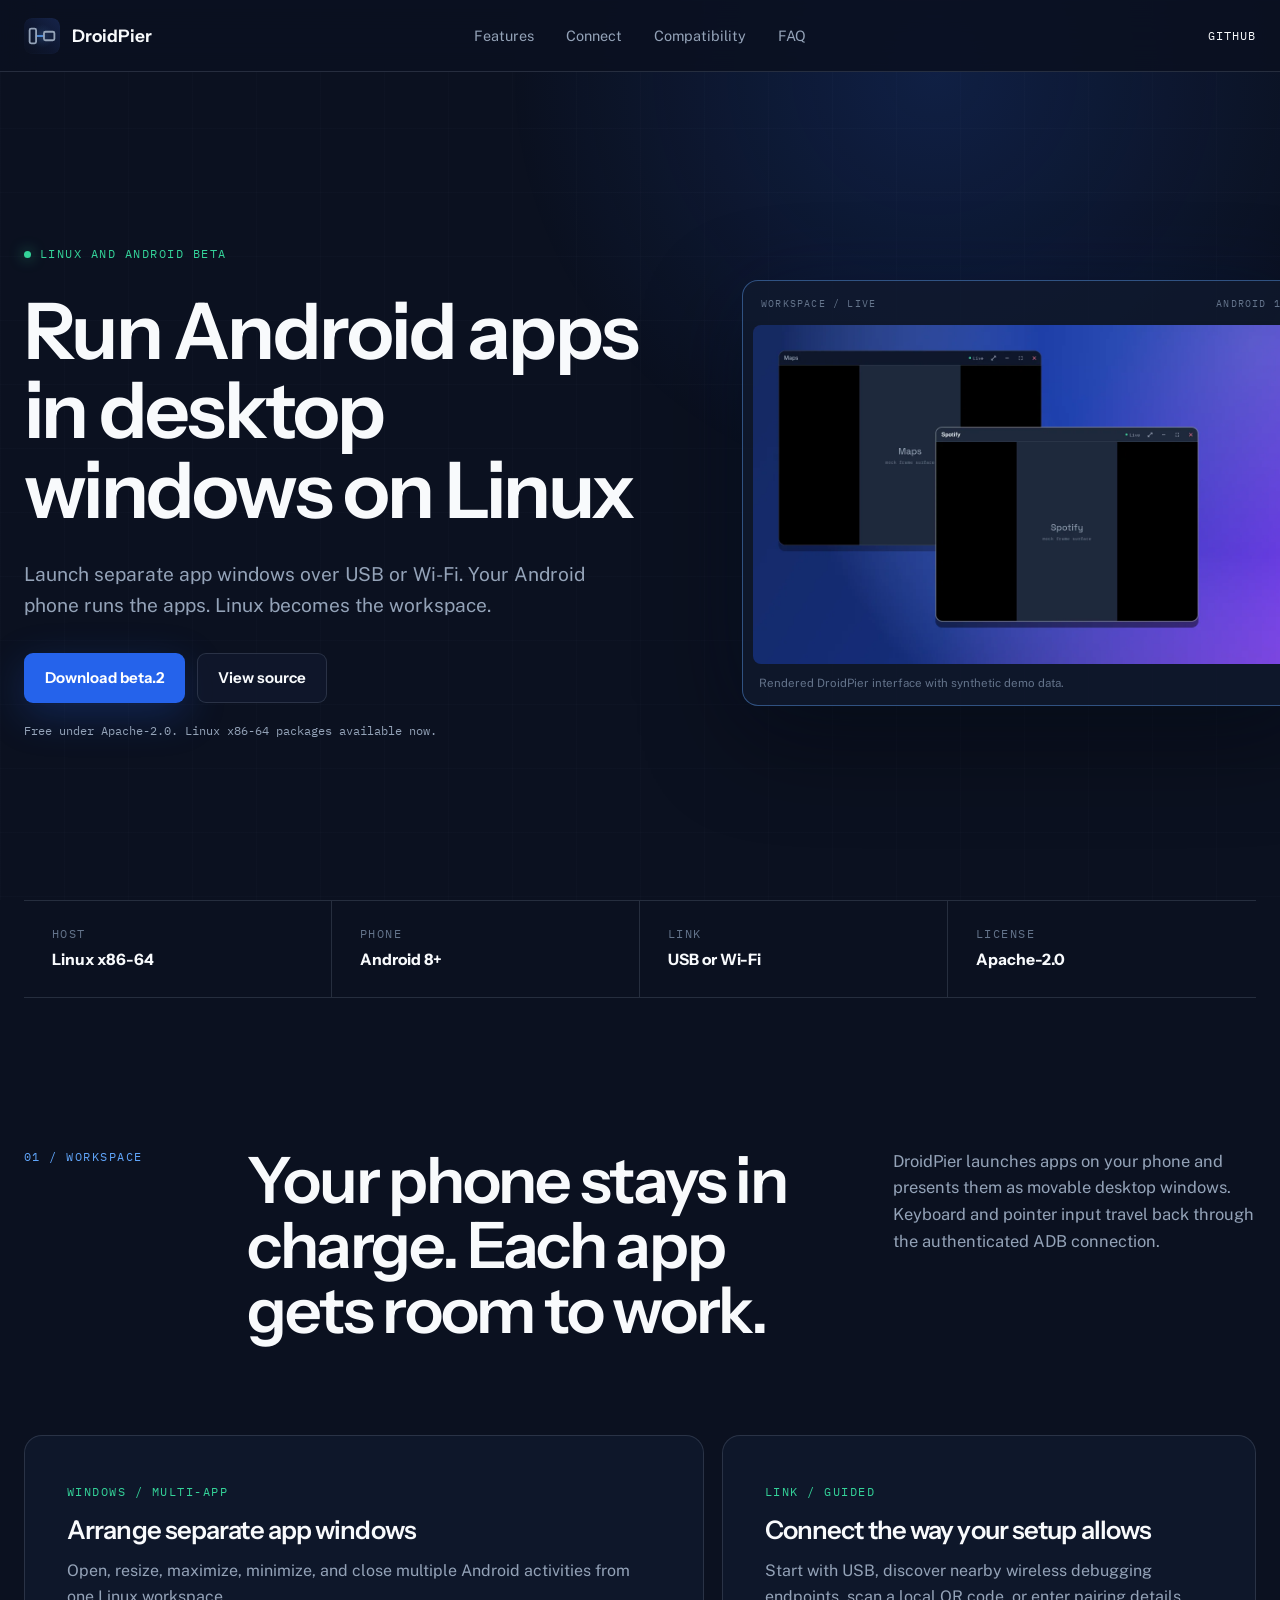
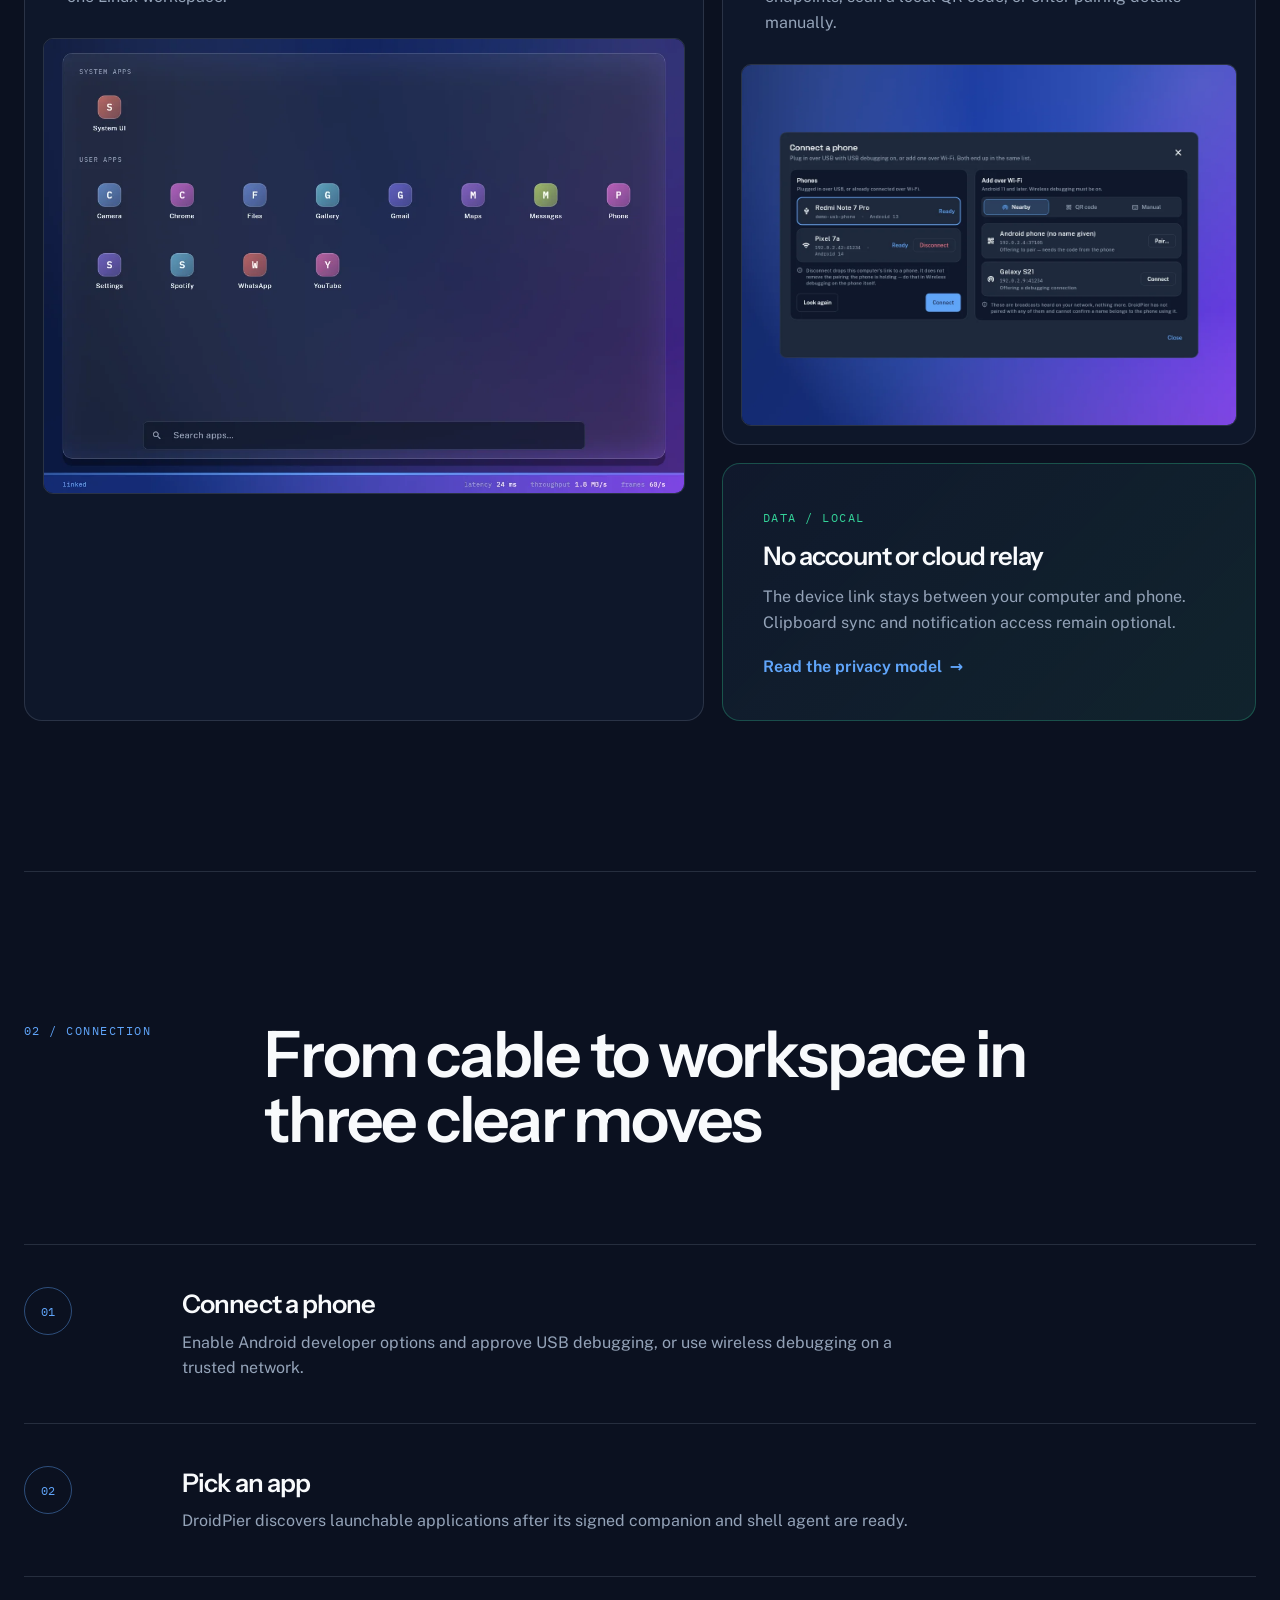
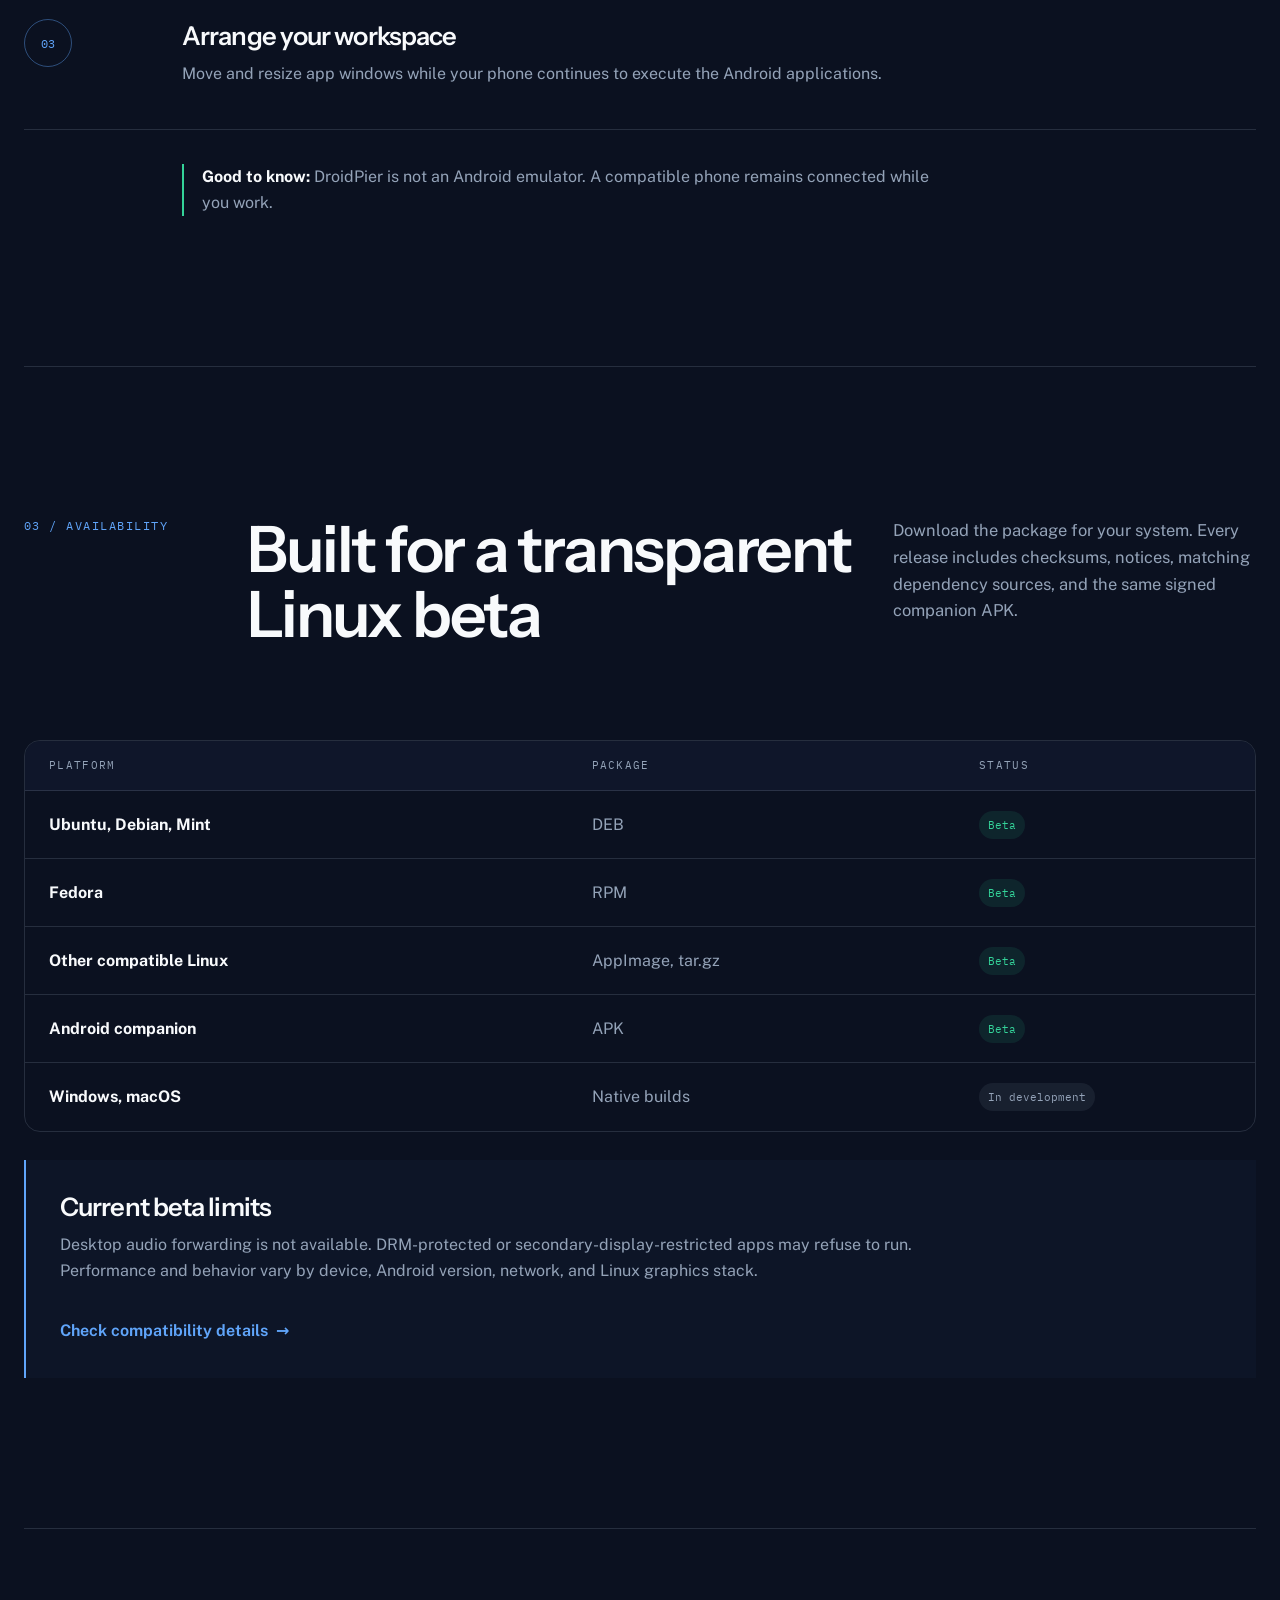
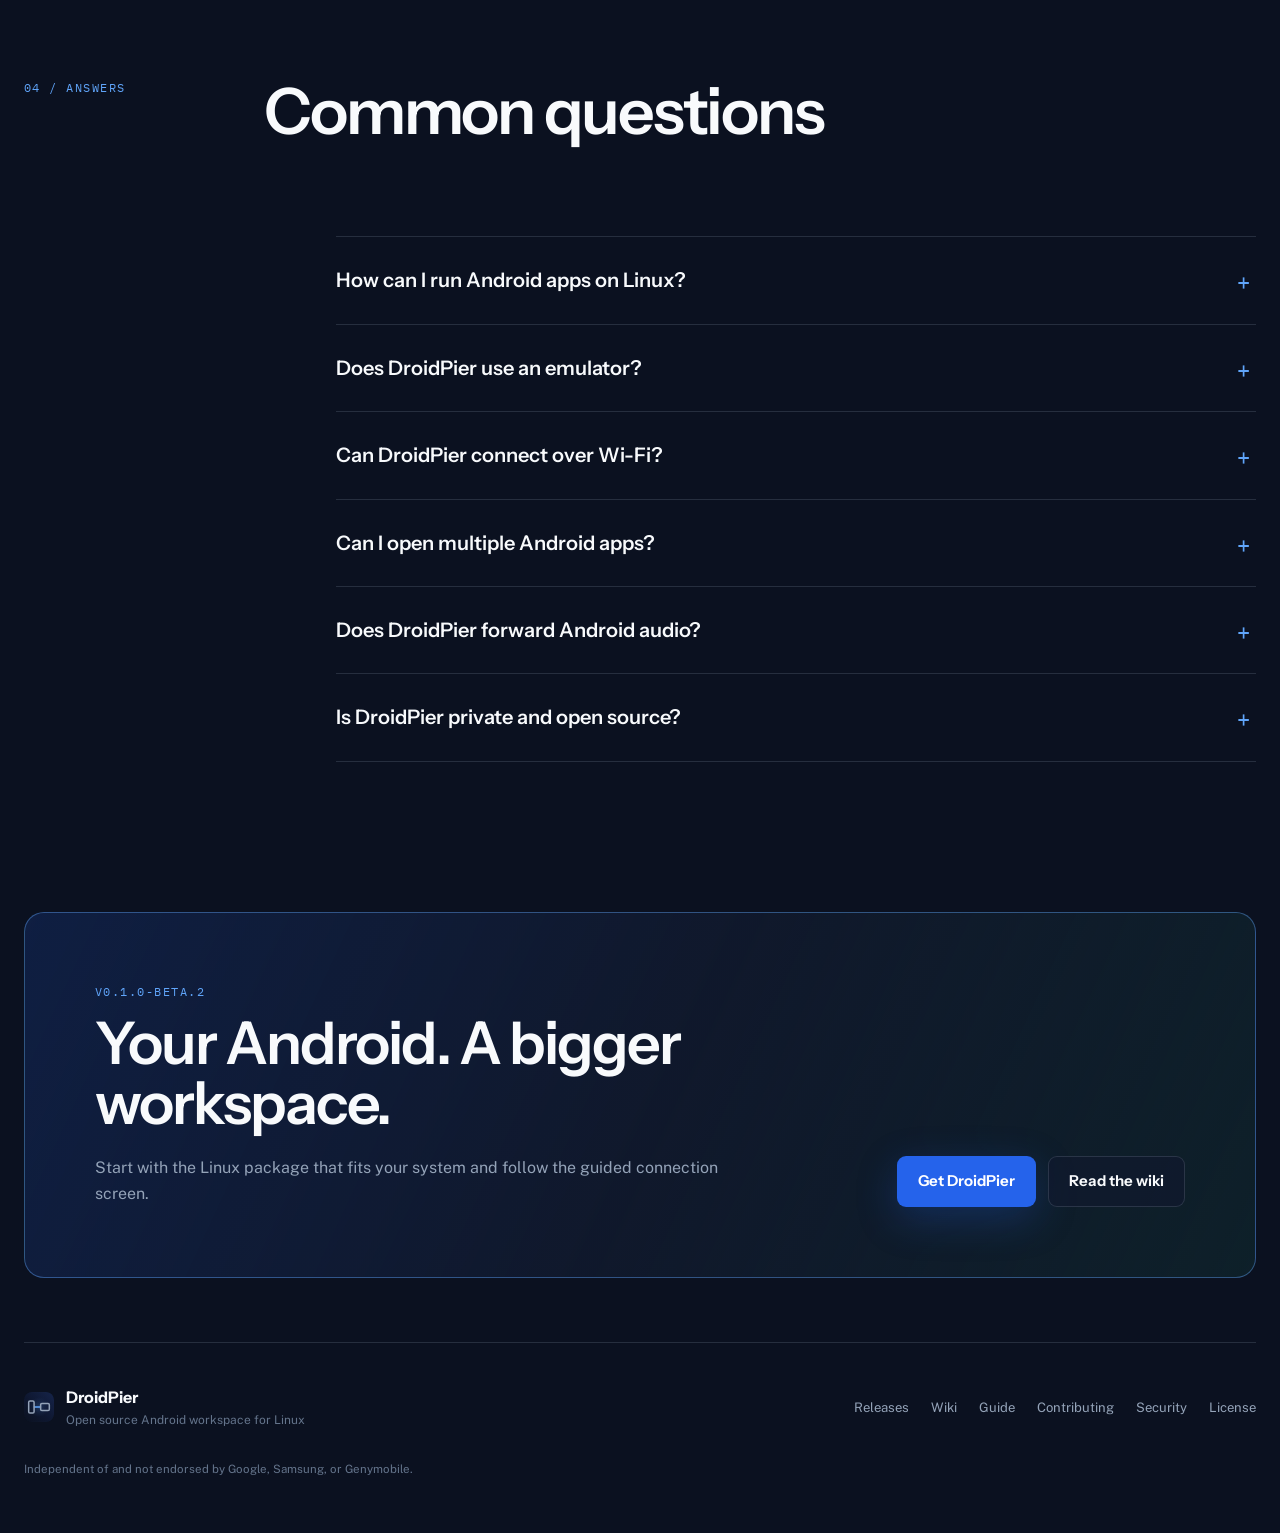
==== site/index.html @ be9f71d5 "Add DroidPier website and search metadata" ====
<!doctype html>
<html lang="en">
<head>
  <meta charset="utf-8">
  <meta name="viewport" content="width=device-width, initial-scale=1">
  <title>DroidPier | Run Android apps in desktop windows on Linux</title>
  <meta name="description" content="DroidPier is an open-source Linux workspace for running Android apps in separate desktop windows over USB or Wi-Fi using ADB and scrcpy.">
  <meta name="theme-color" content="#0b1120">
  <meta name="robots" content="index, follow, max-image-preview:large">
  <link rel="canonical" href="https://gysosin.github.io/droidpier/">
  <link rel="icon" href="assets/droidpier.svg" type="image/svg+xml">
  <link rel="preload" href="assets/fonts/instrument-sans.woff2" as="font" type="font/woff2" crossorigin>
  <link rel="preload" href="assets/workspace.webp" as="image" type="image/webp" fetchpriority="high">

  <meta property="og:type" content="website">
  <meta property="og:site_name" content="DroidPier">
  <meta property="og:title" content="DroidPier | Android apps in desktop windows on Linux">
  <meta property="og:description" content="Open Android apps in separate Linux desktop windows over USB or Wi-Fi. Free and open source.">
  <meta property="og:url" content="https://gysosin.github.io/droidpier/">
  <meta property="og:image" content="https://gysosin.github.io/droidpier/assets/social-preview.jpg">
  <meta property="og:image:width" content="1280">
  <meta property="og:image:height" content="640">
  <meta property="og:image:alt" content="DroidPier branding beside its Android app drawer on a dark blue background">
  <meta name="twitter:card" content="summary_large_image">
  <meta name="twitter:title" content="DroidPier | Android apps in desktop windows on Linux">
  <meta name="twitter:description" content="Open Android apps in separate Linux desktop windows over USB or Wi-Fi.">
  <meta name="twitter:image" content="https://gysosin.github.io/droidpier/assets/social-preview.jpg">

  <link rel="stylesheet" href="styles.css">
  <script type="application/ld+json">
  {
    "@context": "https://schema.org",
    "@type": "SoftwareApplication",
    "name": "DroidPier",
    "description": "An open-source Linux workspace for running Android apps in separate desktop windows over USB or Wi-Fi.",
    "url": "https://gysosin.github.io/droidpier/",
    "codeRepository": "https://github.com/gysosin/droidpier",
    "downloadUrl": "https://github.com/gysosin/droidpier/releases/tag/v0.1.0-beta.2",
    "image": "https://gysosin.github.io/droidpier/assets/social-preview.jpg",
    "applicationCategory": "UtilitiesApplication",
    "operatingSystem": "Linux, Android",
    "softwareVersion": "0.1.0-beta.2",
    "license": "https://www.apache.org/licenses/LICENSE-2.0",
    "isAccessibleForFree": true,
    "offers": {
      "@type": "Offer",
      "price": "0",
      "priceCurrency": "USD"
    }
  }
  </script>
</head>
<body>
  <a class="skip-link" href="#main">Skip to content</a>
  <header class="site-header">
    <a class="brand" href="#top" aria-label="DroidPier home">
      <img src="assets/droidpier.svg" alt="" width="36" height="36">
      <span>DroidPier</span>
    </a>
    <nav class="main-nav" aria-label="Primary navigation">
      <a href="#features">Features</a>
      <a href="#connect">Connect</a>
      <a href="#compatibility">Compatibility</a>
      <a href="#faq">FAQ</a>
    </nav>
    <a class="header-link" href="https://github.com/gysosin/droidpier">GitHub</a>
  </header>

  <main id="main">
    <section class="hero" id="top">
      <div class="hero-copy" data-reveal>
        <p class="eyebrow"><span class="status-dot" aria-hidden="true"></span> Linux and Android beta</p>
        <h1>Run Android apps in desktop windows on Linux</h1>
        <p class="hero-summary">Launch separate app windows over USB or Wi-Fi. Your Android phone runs the apps. Linux becomes the workspace.</p>
        <div class="actions">
          <a class="button button-primary" href="https://github.com/gysosin/droidpier/releases/tag/v0.1.0-beta.2">Download beta.2</a>
          <a class="button button-secondary" href="https://github.com/gysosin/droidpier">View source</a>
        </div>
        <p class="release-note">Free under Apache-2.0. Linux x86-64 packages available now.</p>
      </div>
      <figure class="hero-visual" data-reveal>
        <div class="window-bar" aria-hidden="true">
          <span>WORKSPACE / LIVE</span>
          <span>ANDROID 13</span>
        </div>
        <img src="assets/workspace.webp" width="1280" height="800" alt="DroidPier workspace showing two Android apps in separate desktop windows" fetchpriority="high">
        <figcaption>Rendered DroidPier interface with synthetic demo data.</figcaption>
      </figure>
    </section>

    <section class="fact-strip" aria-label="Project facts">
      <div><span class="fact-label">Host</span><strong>Linux x86-64</strong></div>
      <div><span class="fact-label">Phone</span><strong>Android 8+</strong></div>
      <div><span class="fact-label">Link</span><strong>USB or Wi-Fi</strong></div>
      <div><span class="fact-label">License</span><strong>Apache-2.0</strong></div>
    </section>

    <section class="section features" id="features">
      <div class="section-intro" data-reveal>
        <p class="section-index">01 / Workspace</p>
        <h2>Your phone stays in charge. Each app gets room to work.</h2>
        <p>DroidPier launches apps on your phone and presents them as movable desktop windows. Keyboard and pointer input travel back through the authenticated ADB connection.</p>
      </div>
      <div class="feature-grid">
        <article class="feature feature-large" data-reveal>
          <div class="feature-copy">
            <span class="telemetry">WINDOWS / MULTI-APP</span>
            <h3>Arrange separate app windows</h3>
            <p>Open, resize, maximize, minimize, and close multiple Android activities from one Linux workspace.</p>
          </div>
          <img src="assets/apps.webp" width="1100" height="780" loading="lazy" alt="DroidPier app drawer listing Android applications">
        </article>
        <article class="feature feature-connect" data-reveal>
          <div class="feature-copy">
            <span class="telemetry">LINK / GUIDED</span>
            <h3>Connect the way your setup allows</h3>
            <p>Start with USB, discover nearby wireless debugging endpoints, scan a local QR code, or enter pairing details manually.</p>
          </div>
          <img src="assets/connect.webp" width="1180" height="860" loading="lazy" alt="DroidPier connection screen with USB, nearby, QR code, and manual pairing options">
        </article>
        <article class="feature feature-privacy" data-reveal>
          <span class="telemetry">DATA / LOCAL</span>
          <h3>No account or cloud relay</h3>
          <p>The device link stays between your computer and phone. Clipboard sync and notification access remain optional.</p>
          <a class="text-link" href="https://github.com/gysosin/droidpier/blob/main/docs/PRIVACY.md">Read the privacy model <span aria-hidden="true">→</span></a>
        </article>
      </div>
    </section>

    <section class="section connect" id="connect">
      <div class="section-intro compact" data-reveal>
        <p class="section-index">02 / Connection</p>
        <h2>From cable to workspace in three clear moves</h2>
      </div>
      <ol class="link-rail">
        <li data-reveal>
          <span class="rail-node">01</span>
          <div><h3>Connect a phone</h3><p>Enable Android developer options and approve USB debugging, or use wireless debugging on a trusted network.</p></div>
        </li>
        <li data-reveal>
          <span class="rail-node">02</span>
          <div><h3>Pick an app</h3><p>DroidPier discovers launchable applications after its signed companion and shell agent are ready.</p></div>
        </li>
        <li data-reveal>
          <span class="rail-node">03</span>
          <div><h3>Arrange your workspace</h3><p>Move and resize app windows while your phone continues to execute the Android applications.</p></div>
        </li>
      </ol>
      <p class="inline-note" data-reveal><strong>Good to know:</strong> DroidPier is not an Android emulator. A compatible phone remains connected while you work.</p>
    </section>

    <section class="section compatibility" id="compatibility">
      <div class="section-intro" data-reveal>
        <p class="section-index">03 / Availability</p>
        <h2>Built for a transparent Linux beta</h2>
        <p>Download the package for your system. Every release includes checksums, notices, matching dependency sources, and the same signed companion APK.</p>
      </div>
      <div class="package-table" role="table" aria-label="DroidPier platform availability" data-reveal>
        <div class="package-row package-head" role="row">
          <span role="columnheader">Platform</span><span role="columnheader">Package</span><span role="columnheader">Status</span>
        </div>
        <div class="package-row" role="row">
          <strong role="cell">Ubuntu, Debian, Mint</strong><span role="cell">DEB</span><span class="status beta" role="cell">Beta</span>
        </div>
        <div class="package-row" role="row">
          <strong role="cell">Fedora</strong><span role="cell">RPM</span><span class="status beta" role="cell">Beta</span>
        </div>
        <div class="package-row" role="row">
          <strong role="cell">Other compatible Linux</strong><span role="cell">AppImage, tar.gz</span><span class="status beta" role="cell">Beta</span>
        </div>
        <div class="package-row" role="row">
          <strong role="cell">Android companion</strong><span role="cell">APK</span><span class="status beta" role="cell">Beta</span>
        </div>
        <div class="package-row" role="row">
          <strong role="cell">Windows, macOS</strong><span role="cell">Native builds</span><span class="status planned" role="cell">In development</span>
        </div>
      </div>
      <div class="limitations" data-reveal>
        <h3>Current beta limits</h3>
        <p>Desktop audio forwarding is not available. DRM-protected or secondary-display-restricted apps may refuse to run. Performance and behavior vary by device, Android version, network, and Linux graphics stack.</p>
        <a class="text-link" href="https://github.com/gysosin/droidpier/blob/main/docs/COMPATIBILITY.md">Check compatibility details <span aria-hidden="true">→</span></a>
      </div>
    </section>

    <section class="section faq" id="faq">
      <div class="section-intro compact" data-reveal>
        <p class="section-index">04 / Answers</p>
        <h2>Common questions</h2>
      </div>
      <div class="faq-list">
        <details data-reveal>
          <summary>How can I run Android apps on Linux?</summary>
          <p>Install DroidPier, connect an Android phone with USB debugging or wireless debugging, and select an app from the desktop drawer. The app executes on your phone and appears in a Linux window.</p>
        </details>
        <details data-reveal>
          <summary>Does DroidPier use an emulator?</summary>
          <p>No. DroidPier uses your connected Android device. This avoids installing a separate Android system image, but the phone must remain available.</p>
        </details>
        <details data-reveal>
          <summary>Can DroidPier connect over Wi-Fi?</summary>
          <p>Yes, on Android versions that support wireless debugging. DroidPier offers nearby discovery, QR pairing, and manual pairing. Network isolation or blocked multicast can prevent discovery.</p>
        </details>
        <details data-reveal>
          <summary>Can I open multiple Android apps?</summary>
          <p>Yes, when the device and app permit secondary displays. Each supported app can occupy its own movable desktop window.</p>
        </details>
        <details data-reveal>
          <summary>Does DroidPier forward Android audio?</summary>
          <p>Not in the current beta. Media controls can control supported playback on the phone, but desktop audio forwarding is not implemented.</p>
        </details>
        <details data-reveal>
          <summary>Is DroidPier private and open source?</summary>
          <p>DroidPier requires no account, analytics, advertising, or cloud relay. The original project code is available under Apache-2.0. Bundled components retain their own licenses.</p>
        </details>
      </div>
    </section>

    <section class="download" data-reveal>
      <div>
        <p class="section-index">v0.1.0-beta.2</p>
        <h2>Your Android. A bigger workspace.</h2>
        <p>Start with the Linux package that fits your system and follow the guided connection screen.</p>
      </div>
      <div class="actions">
        <a class="button button-primary" href="https://github.com/gysosin/droidpier/releases/tag/v0.1.0-beta.2">Get DroidPier</a>
        <a class="button button-secondary" href="https://github.com/gysosin/droidpier/wiki">Read the wiki</a>
      </div>
    </section>
  </main>

  <footer>
    <div class="footer-brand">
      <img src="assets/droidpier.svg" alt="" width="30" height="30">
      <div><strong>DroidPier</strong><span>Open source Android workspace for Linux</span></div>
    </div>
    <nav aria-label="Project links">
      <a href="https://github.com/gysosin/droidpier/releases">Releases</a>
      <a href="https://github.com/gysosin/droidpier/wiki">Wiki</a>
      <a href="https://github.com/gysosin/droidpier/blob/main/docs/USER_GUIDE.md">Guide</a>
      <a href="https://github.com/gysosin/droidpier/blob/main/CONTRIBUTING.md">Contributing</a>
      <a href="https://github.com/gysosin/droidpier/security/policy">Security</a>
      <a href="https://github.com/gysosin/droidpier/blob/main/LICENSE">License</a>
    </nav>
    <p class="legal">Independent of and not endorsed by Google, Samsung, or Genymobile.</p>
  </footer>
  <script src="site.js" defer></script>
</body>
</html>
---- site/styles.css ----
@font-face {
  font-family: "Instrument Sans";
  src: url("assets/fonts/instrument-sans.woff2") format("woff2");
  font-display: swap;
  font-style: normal;
  font-weight: 400 700;
}

@font-face {
  font-family: "Public Sans";
  src: url("assets/fonts/public-sans.woff2") format("woff2");
  font-display: swap;
  font-style: normal;
  font-weight: 300 800;
}

@font-face {
  font-family: "IBM Plex Mono";
  src: url("assets/fonts/ibm-plex-mono.woff2") format("woff2");
  font-display: swap;
  font-style: normal;
  font-weight: 400;
}

:root {
  color-scheme: dark;
  --ink: #f8fafc;
  --muted: #94a3b8;
  --quiet: #64748b;
  --bg: #0b1120;
  --panel: #111a2e;
  --panel-strong: #16213a;
  --line: rgba(148, 163, 184, 0.2);
  --line-bright: rgba(96, 165, 250, 0.42);
  --signal: #60a5fa;
  --signal-dark: #2563eb;
  --trace: #34d399;
  --display: "Instrument Sans", system-ui, sans-serif;
  --body: "Public Sans", system-ui, sans-serif;
  --mono: "IBM Plex Mono", ui-monospace, monospace;
  --page: min(1240px, calc(100vw - 48px));
}

* { box-sizing: border-box; }
html { scroll-behavior: smooth; scroll-padding-top: 88px; }
body {
  margin: 0;
  color: var(--ink);
  background: var(--bg);
  font-family: var(--body);
  font-size: 16px;
  line-height: 1.62;
  text-rendering: optimizeLegibility;
}

body::before {
  content: "";
  position: fixed;
  inset: 0;
  z-index: -2;
  pointer-events: none;
  background:
    radial-gradient(circle at 73% 8%, rgba(37, 99, 235, 0.18), transparent 34%),
    linear-gradient(rgba(148, 163, 184, 0.025) 1px, transparent 1px),
    linear-gradient(90deg, rgba(148, 163, 184, 0.025) 1px, transparent 1px);
  background-size: auto, 64px 64px, 64px 64px;
}

a { color: inherit; text-decoration: none; }
img { display: block; max-width: 100%; height: auto; }
h1, h2, h3, p, figure { margin-top: 0; }
h1, h2, h3 { font-family: var(--display); line-height: 1.02; letter-spacing: -0.035em; }
h1 { max-width: 780px; margin-bottom: 28px; font-size: clamp(3.2rem, 6.1vw, 5.4rem); font-weight: 620; }
h2 { max-width: 850px; margin-bottom: 22px; font-size: clamp(2.25rem, 5vw, 4.7rem); font-weight: 600; }
h3 { font-size: clamp(1.35rem, 2vw, 2rem); font-weight: 590; }
p { color: var(--muted); }

:focus-visible { outline: 3px solid var(--trace); outline-offset: 4px; }
.skip-link {
  position: fixed;
  top: 12px;
  left: 12px;
  z-index: 100;
  padding: 10px 14px;
  color: var(--bg);
  background: var(--ink);
  transform: translateY(-160%);
}
.skip-link:focus { transform: none; }

.site-header {
  position: sticky;
  top: 0;
  z-index: 20;
  width: 100%;
  min-height: 72px;
  padding: 12px max(24px, calc((100vw - 1240px) / 2));
  display: grid;
  grid-template-columns: 1fr auto 1fr;
  align-items: center;
  gap: 32px;
  border-bottom: 1px solid var(--line);
  background: rgba(11, 17, 32, 0.88);
  backdrop-filter: blur(18px);
}

.brand, .footer-brand { display: flex; align-items: center; gap: 12px; font-family: var(--display); }
.brand { justify-self: start; font-size: 1.08rem; font-weight: 650; }
.brand img, .footer-brand img { border-radius: 8px; }
.main-nav { display: flex; gap: 32px; font-size: 0.9rem; color: var(--muted); }
.main-nav a, .header-link, footer a { transition: color 160ms ease; }
.main-nav a:hover, .header-link:hover, footer a:hover { color: var(--signal); }
.header-link { justify-self: end; font-family: var(--mono); font-size: 0.78rem; letter-spacing: 0.08em; text-transform: uppercase; }

.hero {
  width: var(--page);
  min-height: calc(100vh - 72px);
  margin: 0 auto;
  padding: 92px 0 78px;
  display: grid;
  grid-template-columns: minmax(0, 1.12fr) minmax(500px, 0.88fr);
  align-items: center;
  gap: 64px;
}
.hero-copy { position: relative; z-index: 2; }
.eyebrow, .section-index, .telemetry, .fact-label {
  font-family: var(--mono);
  font-size: 0.72rem;
  letter-spacing: 0.13em;
  text-transform: uppercase;
}
.eyebrow { display: flex; align-items: center; gap: 9px; margin-bottom: 28px; color: var(--trace); }
.status-dot { width: 7px; height: 7px; border-radius: 50%; background: var(--trace); box-shadow: 0 0 14px rgba(52, 211, 153, 0.7); }
.hero-summary { max-width: 620px; margin-bottom: 32px; font-size: clamp(1.08rem, 1.5vw, 1.28rem); }
.actions { display: flex; flex-wrap: wrap; gap: 12px; }
.button {
  min-height: 48px;
  padding: 12px 20px;
  display: inline-flex;
  align-items: center;
  justify-content: center;
  border: 1px solid transparent;
  border-radius: 9px;
  font-family: var(--display);
  font-size: 0.94rem;
  font-weight: 650;
  transition: transform 160ms ease, background-color 160ms ease, border-color 160ms ease;
}
.button:hover { transform: translateY(-2px); }
.button-primary { color: #fff; background: var(--signal-dark); box-shadow: 0 12px 40px rgba(37, 99, 235, 0.25); }
.button-primary:hover { background: #1d4ed8; }
.button-secondary { border-color: var(--line); background: rgba(17, 26, 46, 0.72); }
.button-secondary:hover { border-color: var(--line-bright); }
.release-note { margin: 19px 0 0; font-family: var(--mono); font-size: 0.72rem; }

.hero-visual {
  margin: 0 -4vw 0 0;
  padding: 10px;
  border: 1px solid var(--line-bright);
  border-radius: 16px;
  background: rgba(17, 26, 46, 0.76);
  box-shadow: 0 32px 100px rgba(0, 0, 0, 0.44), 0 0 90px rgba(37, 99, 235, 0.08);
  transform: perspective(1500px) rotateY(-3deg);
}
.hero-visual img { width: 100%; border-radius: 8px; }
.window-bar { height: 34px; padding: 0 8px 8px; display: flex; align-items: center; justify-content: space-between; color: var(--quiet); font-family: var(--mono); font-size: 0.62rem; letter-spacing: 0.12em; }
.hero-visual figcaption { padding: 10px 6px 2px; color: var(--quiet); font-size: 0.72rem; }

.fact-strip {
  width: var(--page);
  margin: 0 auto;
  display: grid;
  grid-template-columns: repeat(4, 1fr);
  border-top: 1px solid var(--line);
  border-bottom: 1px solid var(--line);
}
.fact-strip > div { padding: 24px 28px; border-right: 1px solid var(--line); }
.fact-strip > div:last-child { border-right: 0; }
.fact-label { display: block; margin-bottom: 3px; color: var(--quiet); }
.fact-strip strong { font-family: var(--display); font-size: 0.98rem; }

.section { width: var(--page); margin: 0 auto; padding: 150px 0; }
.section-intro { display: grid; grid-template-columns: 0.36fr 1.2fr 0.72fr; gap: 42px; align-items: start; margin-bottom: 70px; }
.section-intro.compact { grid-template-columns: 0.36fr 1.8fr; }
.section-index { color: var(--signal); }
.section-intro p:last-child { font-size: 1.03rem; }

.feature-grid { display: grid; grid-template-columns: 1.12fr 0.88fr; gap: 18px; }
.feature {
  overflow: hidden;
  border: 1px solid var(--line);
  border-radius: 18px;
  background: rgba(17, 26, 46, 0.74);
}
.feature-copy { padding: 42px 42px 28px; }
.feature h3 { margin: 13px 0 15px; }
.feature p { margin-bottom: 0; }
.telemetry { color: var(--trace); }
.feature img { width: calc(100% - 36px); margin: 0 18px 18px; border: 1px solid var(--line); border-radius: 10px; }
.feature-large { grid-row: span 2; }
.feature-connect { align-self: stretch; }
.feature-privacy { padding: 40px; border-color: rgba(52, 211, 153, 0.28); background: linear-gradient(135deg, rgba(17, 26, 46, 0.9), rgba(20, 46, 52, 0.65)); }
.text-link { display: inline-flex; gap: 8px; margin-top: 18px; color: var(--signal); font-weight: 650; }

.connect { border-top: 1px solid var(--line); }
.link-rail { margin: 0; padding: 0; list-style: none; border-top: 1px solid var(--line); }
.link-rail li { position: relative; display: grid; grid-template-columns: 120px 1fr; gap: 38px; padding: 42px 0; border-bottom: 1px solid var(--line); }
.rail-node { width: 48px; height: 48px; display: grid; place-items: center; border: 1px solid var(--line-bright); border-radius: 50%; color: var(--signal); font-family: var(--mono); font-size: 0.75rem; }
.link-rail h3 { margin: 4px 0 12px; }
.link-rail p { max-width: 760px; margin-bottom: 0; }
.inline-note { max-width: 770px; margin: 34px 0 0 158px; padding-left: 18px; border-left: 2px solid var(--trace); }
.inline-note strong { color: var(--ink); }

.compatibility { border-top: 1px solid var(--line); }
.package-table { border: 1px solid var(--line); border-radius: 16px; overflow: hidden; }
.package-row { min-height: 68px; padding: 16px 24px; display: grid; grid-template-columns: 1.4fr 1fr 0.65fr; align-items: center; border-bottom: 1px solid var(--line); }
.package-row:last-child { border-bottom: 0; }
.package-head { min-height: 48px; color: var(--quiet); background: rgba(17, 26, 46, 0.72); font-family: var(--mono); font-size: 0.68rem; letter-spacing: 0.12em; text-transform: uppercase; }
.package-row span { color: var(--muted); }
.status { width: fit-content; padding: 5px 9px; border-radius: 99px; font-family: var(--mono); font-size: 0.7rem; }
.status.beta { color: var(--trace); background: rgba(52, 211, 153, 0.1); }
.status.planned { color: var(--muted); background: rgba(148, 163, 184, 0.1); }
.limitations { margin-top: 28px; padding: 34px; border-left: 2px solid var(--signal); background: rgba(17, 26, 46, 0.55); }
.limitations h3 { margin-bottom: 12px; }
.limitations p { max-width: 900px; }

.faq { border-top: 1px solid var(--line); }
.faq-list { max-width: 920px; margin-left: auto; }
details { border-top: 1px solid var(--line); }
details:last-child { border-bottom: 1px solid var(--line); }
summary { position: relative; padding: 27px 48px 27px 0; cursor: pointer; font-family: var(--display); font-size: 1.25rem; font-weight: 580; list-style: none; }
summary::-webkit-details-marker { display: none; }
summary::after { content: "+"; position: absolute; right: 6px; color: var(--signal); font-family: var(--mono); font-size: 1.4rem; font-weight: 400; }
details[open] summary::after { content: "-"; }
details p { max-width: 760px; padding: 0 0 28px; margin-bottom: 0; }

.download { width: var(--page); margin: 0 auto 64px; padding: 70px; display: flex; align-items: flex-end; justify-content: space-between; gap: 54px; border: 1px solid var(--line-bright); border-radius: 20px; background: linear-gradient(115deg, rgba(37, 99, 235, 0.17), rgba(17, 26, 46, 0.84) 52%, rgba(52, 211, 153, 0.08)); }
.download h2 { max-width: 680px; font-size: clamp(2.2rem, 4.6vw, 4.6rem); }
.download p:not(.section-index) { max-width: 650px; margin-bottom: 0; }
.download .actions { flex-shrink: 0; }

footer { width: var(--page); margin: 0 auto; padding: 42px 0 54px; display: grid; grid-template-columns: 1fr auto; gap: 30px; align-items: center; border-top: 1px solid var(--line); }
.footer-brand strong, .footer-brand span { display: block; }
.footer-brand span { color: var(--quiet); font-family: var(--body); font-size: 0.75rem; }
footer nav { display: flex; flex-wrap: wrap; justify-content: flex-end; gap: 22px; color: var(--muted); font-size: 0.82rem; }
.legal { grid-column: 1 / -1; margin: 0; color: var(--quiet); font-size: 0.72rem; }

.js [data-reveal] { opacity: 0; transform: translateY(18px); transition: opacity 650ms ease, transform 650ms ease; }
.js [data-reveal].is-visible { opacity: 1; transform: none; }

@media (max-width: 1080px) {
  .hero { min-height: auto; grid-template-columns: 1fr; padding-top: 76px; }
  .hero-copy { max-width: 850px; }
  .hero-visual { width: min(980px, 100%); margin: 0; transform: none; }
  .section-intro { grid-template-columns: 0.3fr 1.15fr; }
  .section-intro > p:last-child { grid-column: 2; }
  .feature-grid { grid-template-columns: 1fr; }
  .feature-large { grid-row: auto; }
  .feature img { max-height: 620px; object-fit: cover; object-position: top; }
  .download { align-items: flex-start; flex-direction: column; }
}

@media (max-width: 760px) {
  :root { --page: calc(100vw - 32px); }
  .site-header { min-height: 64px; padding: 10px 16px; grid-template-columns: 1fr auto; }
  .main-nav { display: none; }
  .hero { padding: 62px 0 58px; gap: 44px; }
  h1 { font-size: clamp(3rem, 15vw, 4.7rem); }
  .hero-visual { padding: 7px; border-radius: 12px; }
  .window-bar { height: 28px; }
  .fact-strip { grid-template-columns: 1fr 1fr; }
  .fact-strip > div { padding: 18px; }
  .fact-strip > div:nth-child(2) { border-right: 0; }
  .fact-strip > div:nth-child(-n+2) { border-bottom: 1px solid var(--line); }
  .section { padding: 100px 0; }
  .section-intro, .section-intro.compact { grid-template-columns: 1fr; gap: 14px; margin-bottom: 46px; }
  .section-intro > p:last-child { grid-column: auto; }
  .feature-copy, .feature-privacy { padding: 28px; }
  .feature img { width: calc(100% - 20px); margin: 0 10px 10px; }
  .link-rail li { grid-template-columns: 56px 1fr; gap: 18px; padding: 32px 0; }
  .rail-node { width: 42px; height: 42px; }
  .inline-note { margin-left: 74px; }
  .package-row { grid-template-columns: 1fr auto; gap: 3px 16px; padding: 16px 18px; }
  .package-row > :nth-child(2) { grid-column: 1; grid-row: 2; }
  .package-row > :nth-child(3) { grid-column: 2; grid-row: 1 / span 2; }
  .package-head { display: none; }
  .download { padding: 42px 28px; }
  footer { grid-template-columns: 1fr; }
  footer nav { justify-content: flex-start; }
}

@media (prefers-reduced-motion: reduce) {
  html { scroll-behavior: auto; }
  *, *::before, *::after { scroll-behavior: auto !important; transition-duration: 0.01ms !important; animation-duration: 0.01ms !important; animation-iteration-count: 1 !important; }
  .js [data-reveal] { opacity: 1; transform: none; }
}
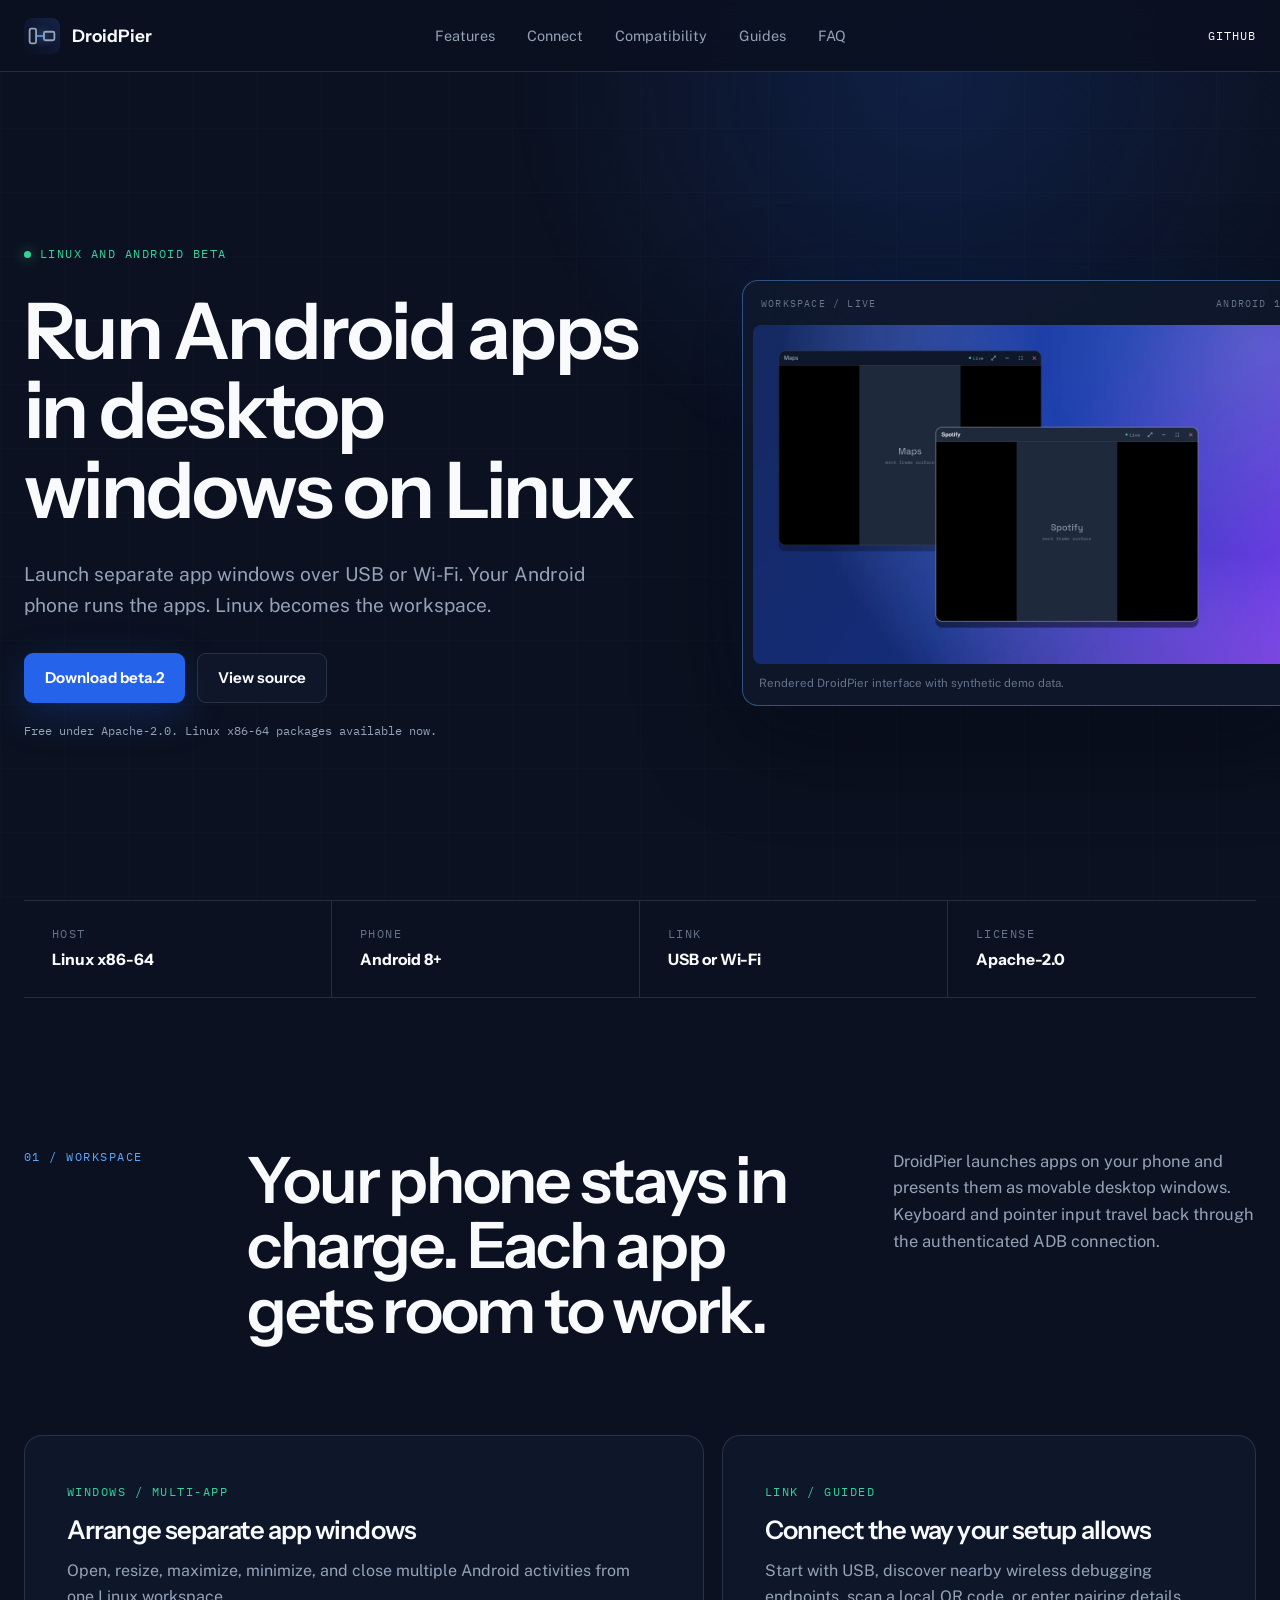
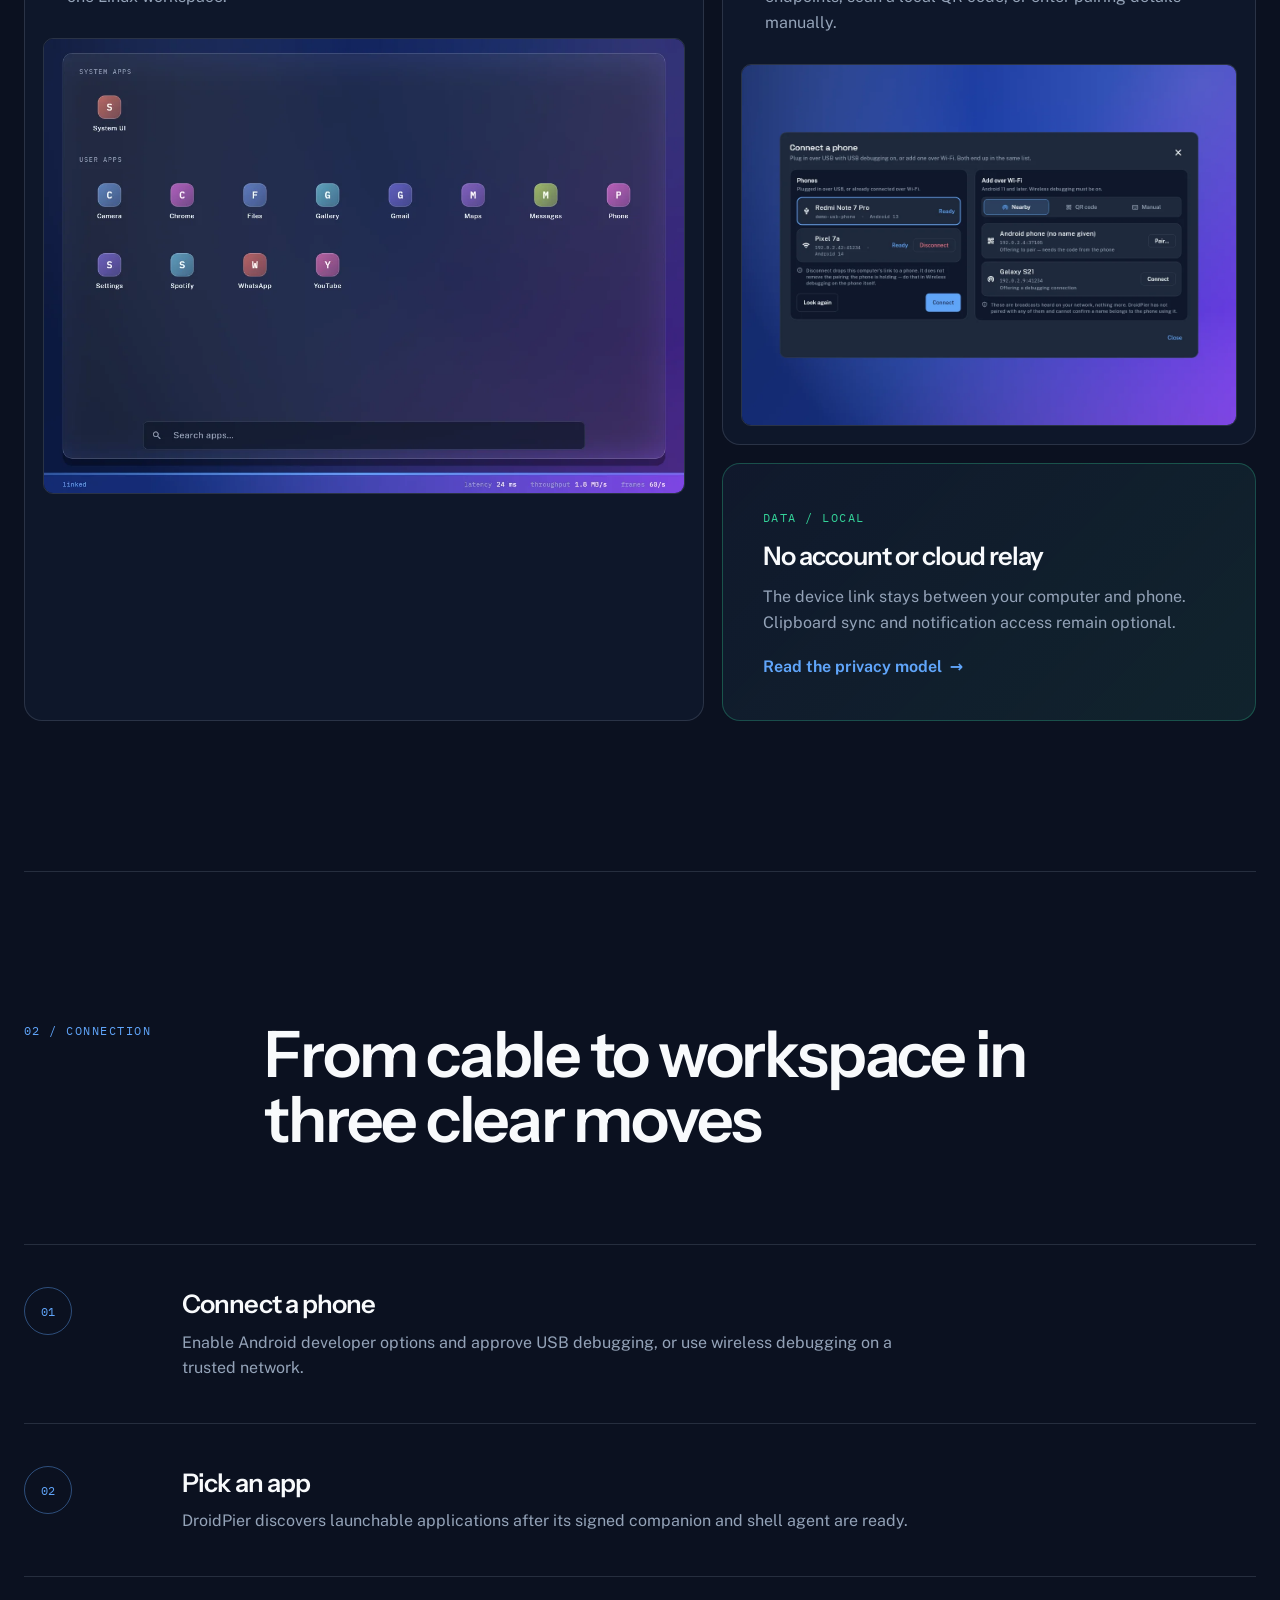
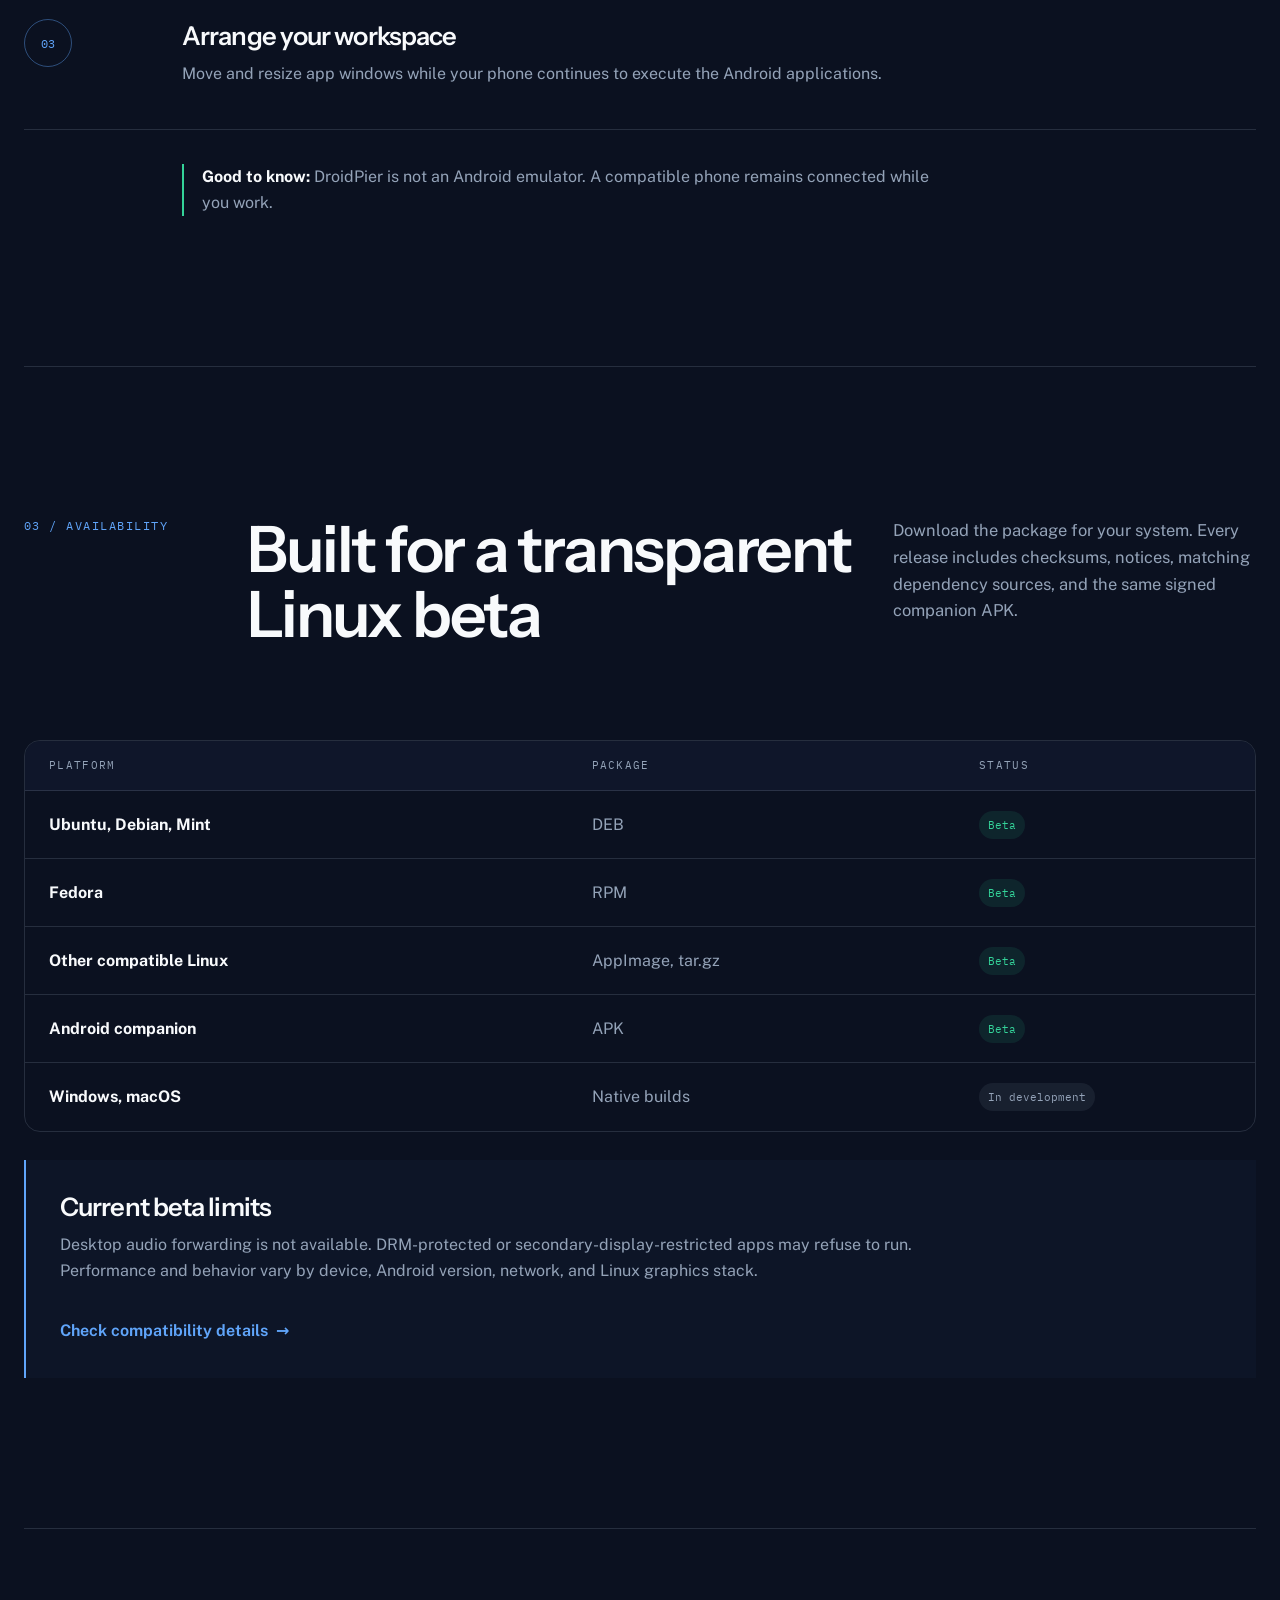
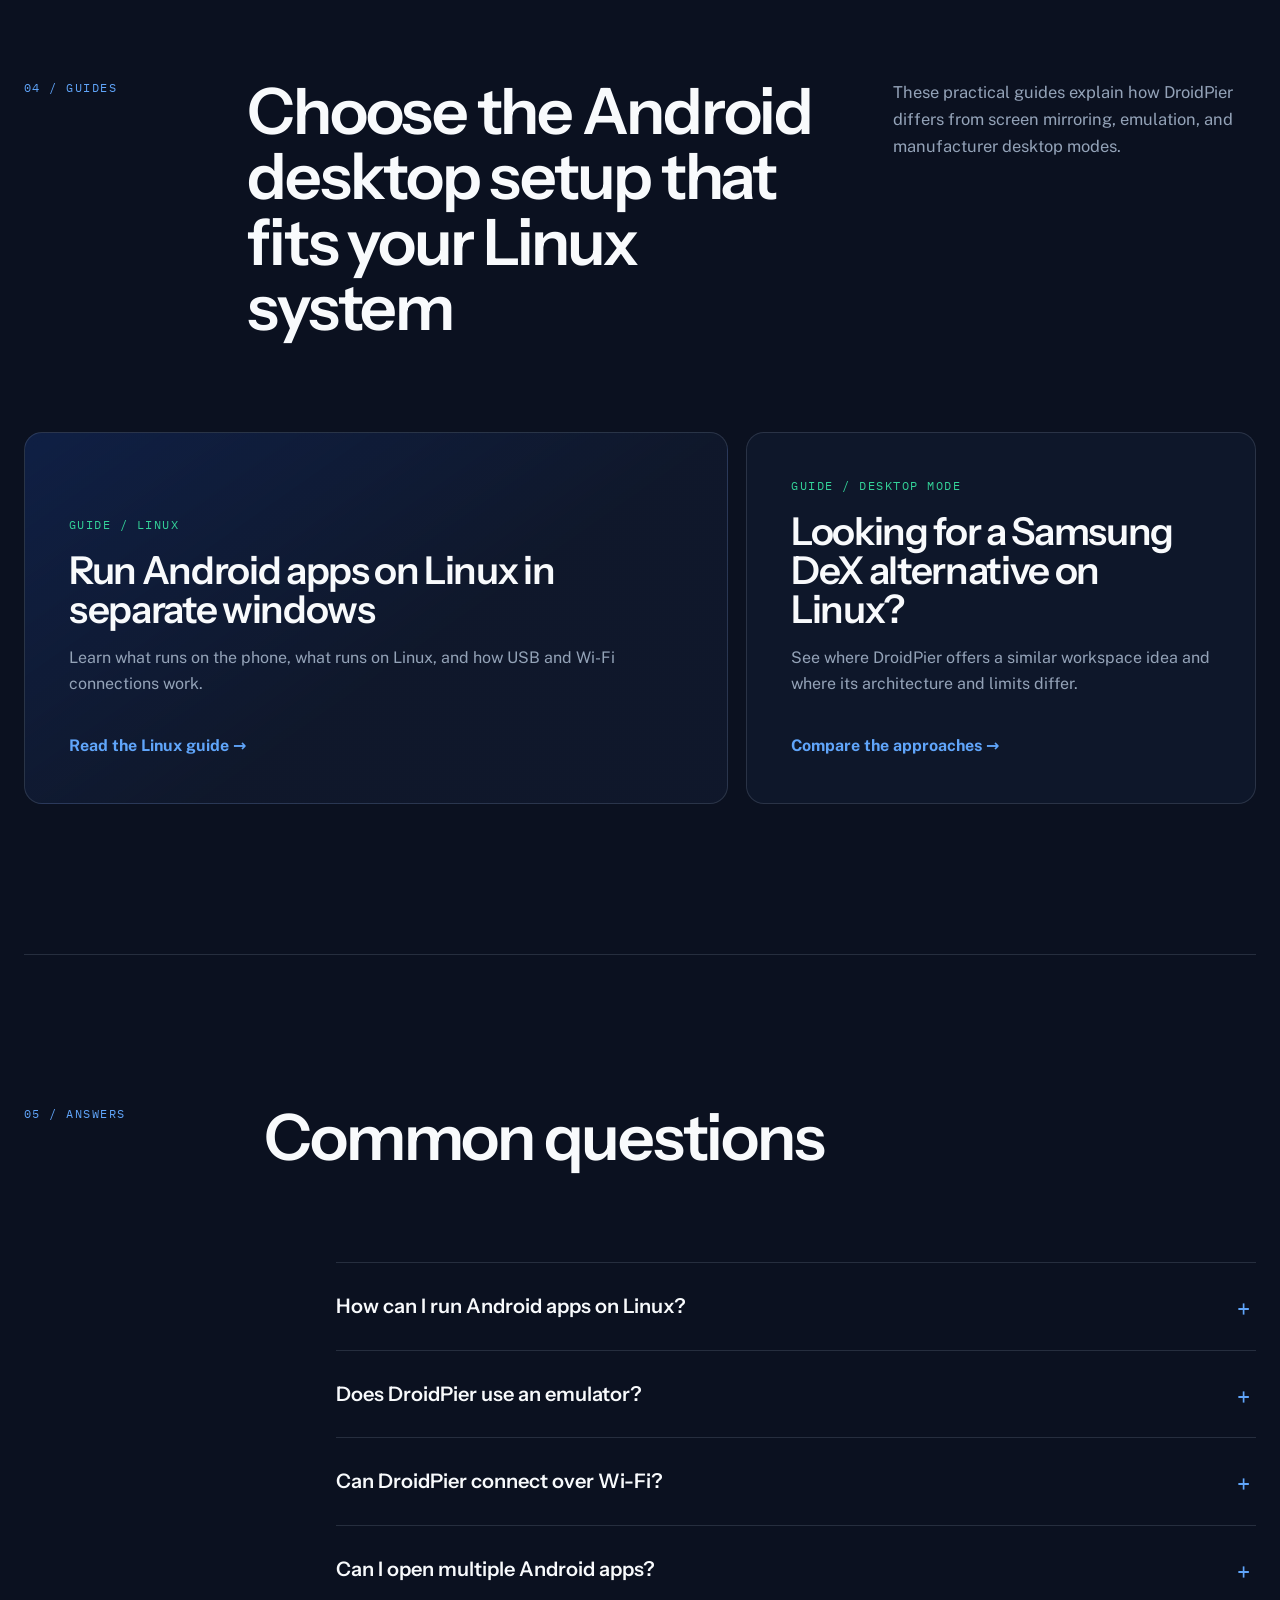
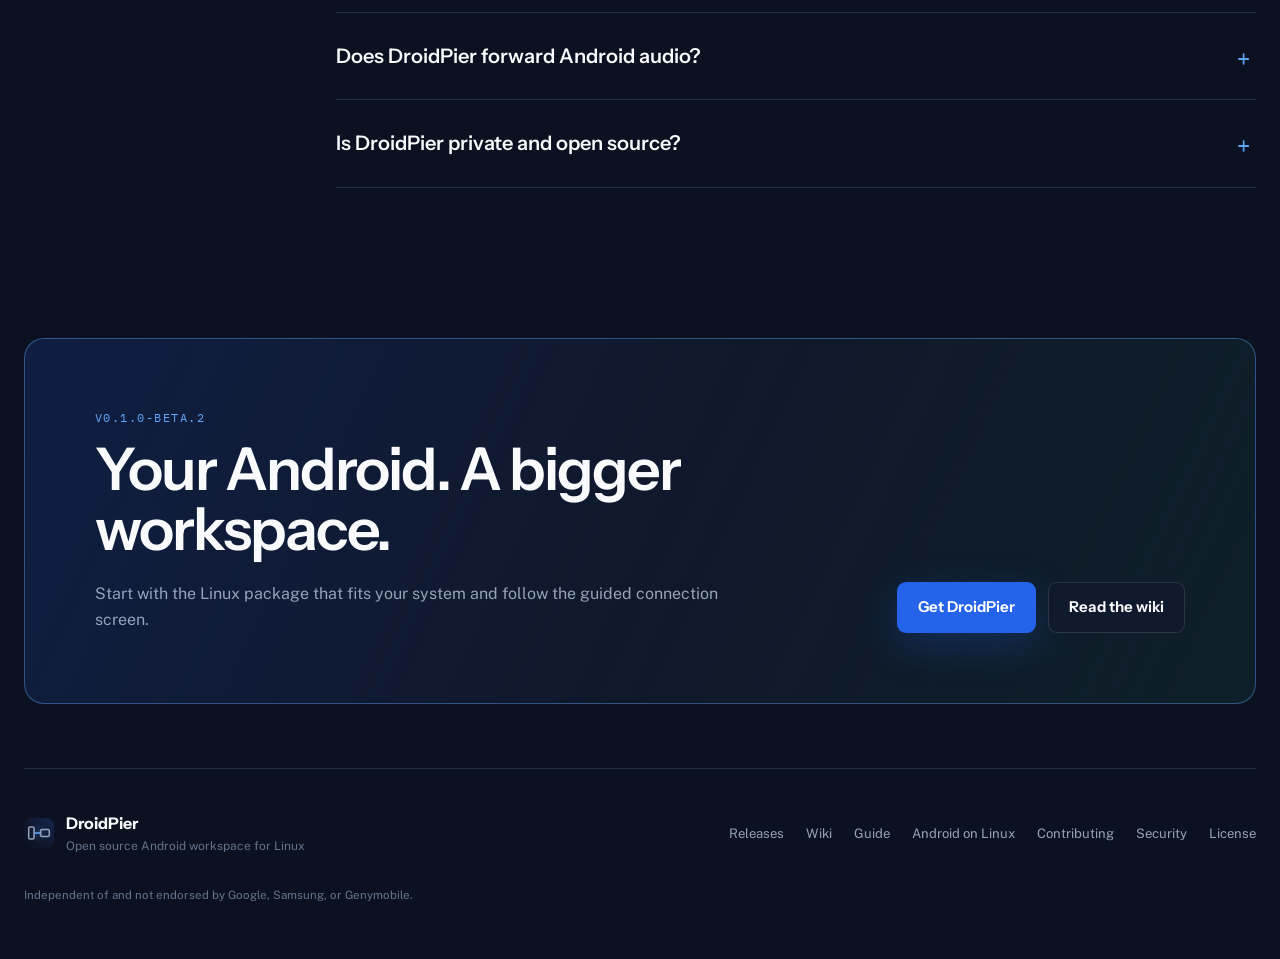
==== commit dd697952: "Add Android desktop search guides" ====
--- a/site/index.html
+++ b/site/index.html
@@ -61,6 +61,7 @@
       <a href="#features">Features</a>
       <a href="#connect">Connect</a>
       <a href="#compatibility">Compatibility</a>
+      <a href="#guides">Guides</a>
       <a href="#faq">FAQ</a>
     </nav>
     <a class="header-link" href="https://github.com/gysosin/droidpier">GitHub</a>
@@ -182,9 +183,31 @@
       </div>
     </section>
 
+    <section class="section guide-section" id="guides">
+      <div class="section-intro" data-reveal>
+        <p class="section-index">04 / Guides</p>
+        <h2>Choose the Android desktop setup that fits your Linux system</h2>
+        <p>These practical guides explain how DroidPier differs from screen mirroring, emulation, and manufacturer desktop modes.</p>
+      </div>
+      <div class="guide-links">
+        <a class="guide-link" href="android-apps-on-linux/" data-reveal>
+          <span class="telemetry">GUIDE / LINUX</span>
+          <h3>Run Android apps on Linux in separate windows</h3>
+          <p>Learn what runs on the phone, what runs on Linux, and how USB and Wi-Fi connections work.</p>
+          <strong>Read the Linux guide <span aria-hidden="true">→</span></strong>
+        </a>
+        <a class="guide-link" href="samsung-dex-alternative-linux/" data-reveal>
+          <span class="telemetry">GUIDE / DESKTOP MODE</span>
+          <h3>Looking for a Samsung DeX alternative on Linux?</h3>
+          <p>See where DroidPier offers a similar workspace idea and where its architecture and limits differ.</p>
+          <strong>Compare the approaches <span aria-hidden="true">→</span></strong>
+        </a>
+      </div>
+    </section>
+
     <section class="section faq" id="faq">
       <div class="section-intro compact" data-reveal>
-        <p class="section-index">04 / Answers</p>
+        <p class="section-index">05 / Answers</p>
         <h2>Common questions</h2>
       </div>
       <div class="faq-list">
@@ -237,6 +260,7 @@
       <a href="https://github.com/gysosin/droidpier/releases">Releases</a>
       <a href="https://github.com/gysosin/droidpier/wiki">Wiki</a>
       <a href="https://github.com/gysosin/droidpier/blob/main/docs/USER_GUIDE.md">Guide</a>
+      <a href="android-apps-on-linux/">Android on Linux</a>
       <a href="https://github.com/gysosin/droidpier/blob/main/CONTRIBUTING.md">Contributing</a>
       <a href="https://github.com/gysosin/droidpier/security/policy">Security</a>
       <a href="https://github.com/gysosin/droidpier/blob/main/LICENSE">License</a>
--- a/site/styles.css
+++ b/site/styles.css
@@ -224,6 +224,44 @@
 .limitations h3 { margin-bottom: 12px; }
 .limitations p { max-width: 900px; }
 
+.guide-section { border-top: 1px solid var(--line); }
+.guide-links { display: grid; grid-template-columns: 1.16fr 0.84fr; gap: 18px; }
+.guide-link { min-height: 350px; padding: 44px; display: flex; flex-direction: column; justify-content: flex-end; border: 1px solid var(--line); border-radius: 18px; background: rgba(17, 26, 46, 0.74); transition: transform 180ms ease, border-color 180ms ease, background-color 180ms ease; }
+.guide-link:first-child { background: linear-gradient(145deg, rgba(37, 99, 235, 0.18), rgba(17, 26, 46, 0.78) 58%); }
+.guide-link:hover { transform: translateY(-3px); border-color: var(--line-bright); }
+.guide-link h3 { max-width: 630px; margin: 16px 0; font-size: clamp(1.75rem, 3vw, 3rem); }
+.guide-link p { max-width: 620px; }
+.guide-link strong { margin-top: 20px; color: var(--signal); }
+
+.article-page { width: var(--page); margin: 0 auto; }
+.breadcrumbs { padding: 32px 0 0; color: var(--quiet); font-family: var(--mono); font-size: 0.72rem; letter-spacing: 0.08em; text-transform: uppercase; }
+.breadcrumbs a { color: var(--signal); }
+.article-hero { padding: 92px 0 86px; display: grid; grid-template-columns: minmax(0, 1.2fr) minmax(360px, 0.8fr); gap: 70px; align-items: end; border-bottom: 1px solid var(--line); }
+.article-hero h1 { max-width: 900px; font-size: clamp(3.2rem, 6.8vw, 6.4rem); }
+.article-hero .hero-summary { margin-bottom: 0; }
+.article-signal { padding: 32px; border: 1px solid var(--line-bright); border-radius: 16px; background: rgba(17, 26, 46, 0.78); }
+.article-signal strong { display: block; margin: 12px 0; font-family: var(--display); font-size: 1.45rem; line-height: 1.2; }
+.article-signal p { margin-bottom: 0; font-size: 0.9rem; }
+.article-layout { padding: 100px 0 140px; display: grid; grid-template-columns: 250px minmax(0, 780px); gap: 80px; justify-content: center; }
+.article-nav { position: sticky; top: 104px; align-self: start; display: grid; gap: 12px; color: var(--muted); font-size: 0.86rem; }
+.article-nav span { margin-bottom: 8px; color: var(--quiet); font-family: var(--mono); font-size: 0.68rem; letter-spacing: 0.12em; text-transform: uppercase; }
+.article-nav a:hover { color: var(--signal); }
+.prose section { padding: 0 0 76px; scroll-margin-top: 100px; }
+.prose section + section { padding-top: 76px; border-top: 1px solid var(--line); }
+.prose h2 { font-size: clamp(2rem, 4vw, 3.6rem); }
+.prose h3 { margin-top: 38px; line-height: 1.15; }
+.prose p, .prose li { font-size: 1.03rem; }
+.prose ul, .prose ol { padding-left: 22px; color: var(--muted); }
+.prose li { margin-bottom: 12px; padding-left: 7px; }
+.answer-box { margin: 28px 0 40px; padding: 26px 28px; border-left: 2px solid var(--trace); background: rgba(17, 26, 46, 0.66); }
+.answer-box p { margin: 0; color: var(--ink); }
+.comparison { margin-top: 32px; border: 1px solid var(--line); border-radius: 14px; overflow: hidden; }
+.comparison-row { padding: 18px 20px; display: grid; grid-template-columns: 1fr 1.35fr 1.35fr; gap: 20px; border-bottom: 1px solid var(--line); }
+.comparison-row:last-child { border-bottom: 0; }
+.comparison-row:first-child { color: var(--quiet); background: rgba(17, 26, 46, 0.8); font-family: var(--mono); font-size: 0.67rem; letter-spacing: 0.1em; text-transform: uppercase; }
+.article-cta { padding: 42px; border: 1px solid var(--line-bright); border-radius: 18px; background: linear-gradient(125deg, rgba(37, 99, 235, 0.16), rgba(17, 26, 46, 0.76)); }
+.article-cta h2 { font-size: clamp(2rem, 4vw, 3.3rem); }
+
 .faq { border-top: 1px solid var(--line); }
 .faq-list { max-width: 920px; margin-left: auto; }
 details { border-top: 1px solid var(--line); }
@@ -255,9 +293,13 @@
   .section-intro { grid-template-columns: 0.3fr 1.15fr; }
   .section-intro > p:last-child { grid-column: 2; }
   .feature-grid { grid-template-columns: 1fr; }
+  .guide-links { grid-template-columns: 1fr; }
   .feature-large { grid-row: auto; }
   .feature img { max-height: 620px; object-fit: cover; object-position: top; }
   .download { align-items: flex-start; flex-direction: column; }
+  .article-hero { grid-template-columns: 1fr; }
+  .article-layout { grid-template-columns: 1fr; }
+  .article-nav { position: static; padding-bottom: 28px; border-bottom: 1px solid var(--line); }
 }
 
 @media (max-width: 760px) {
@@ -285,6 +327,16 @@
   .package-row > :nth-child(3) { grid-column: 2; grid-row: 1 / span 2; }
   .package-head { display: none; }
   .download { padding: 42px 28px; }
+  .guide-link { min-height: 310px; padding: 30px; }
+  .article-hero { padding: 68px 0 64px; gap: 38px; }
+  .article-hero h1 { font-size: clamp(3rem, 14vw, 4.7rem); }
+  .article-layout { padding: 70px 0 100px; gap: 48px; }
+  .prose section { padding-bottom: 58px; }
+  .prose section + section { padding-top: 58px; }
+  .comparison-row { grid-template-columns: 1fr; gap: 5px; }
+  .comparison-row:first-child { display: none; }
+  .comparison-row strong { color: var(--signal); }
+  .article-cta { padding: 30px; }
   footer { grid-template-columns: 1fr; }
   footer nav { justify-content: flex-start; }
 }
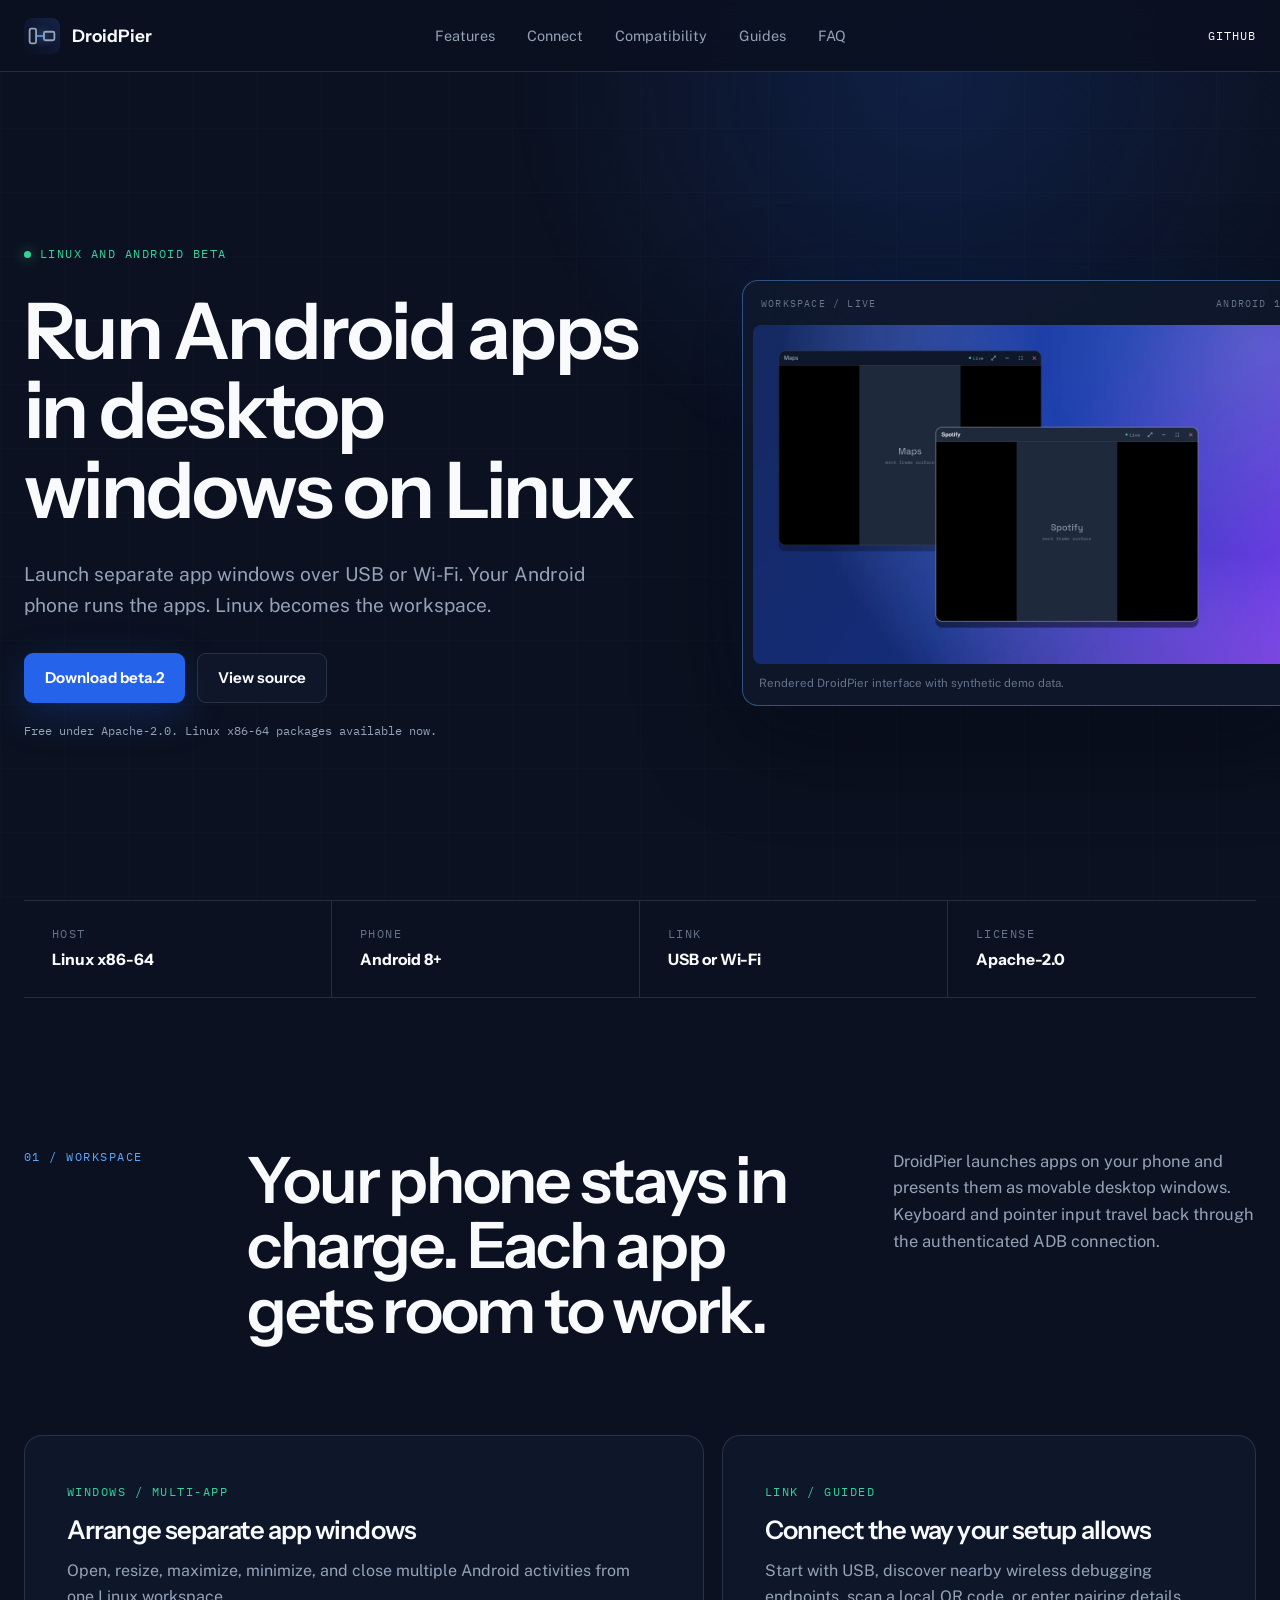
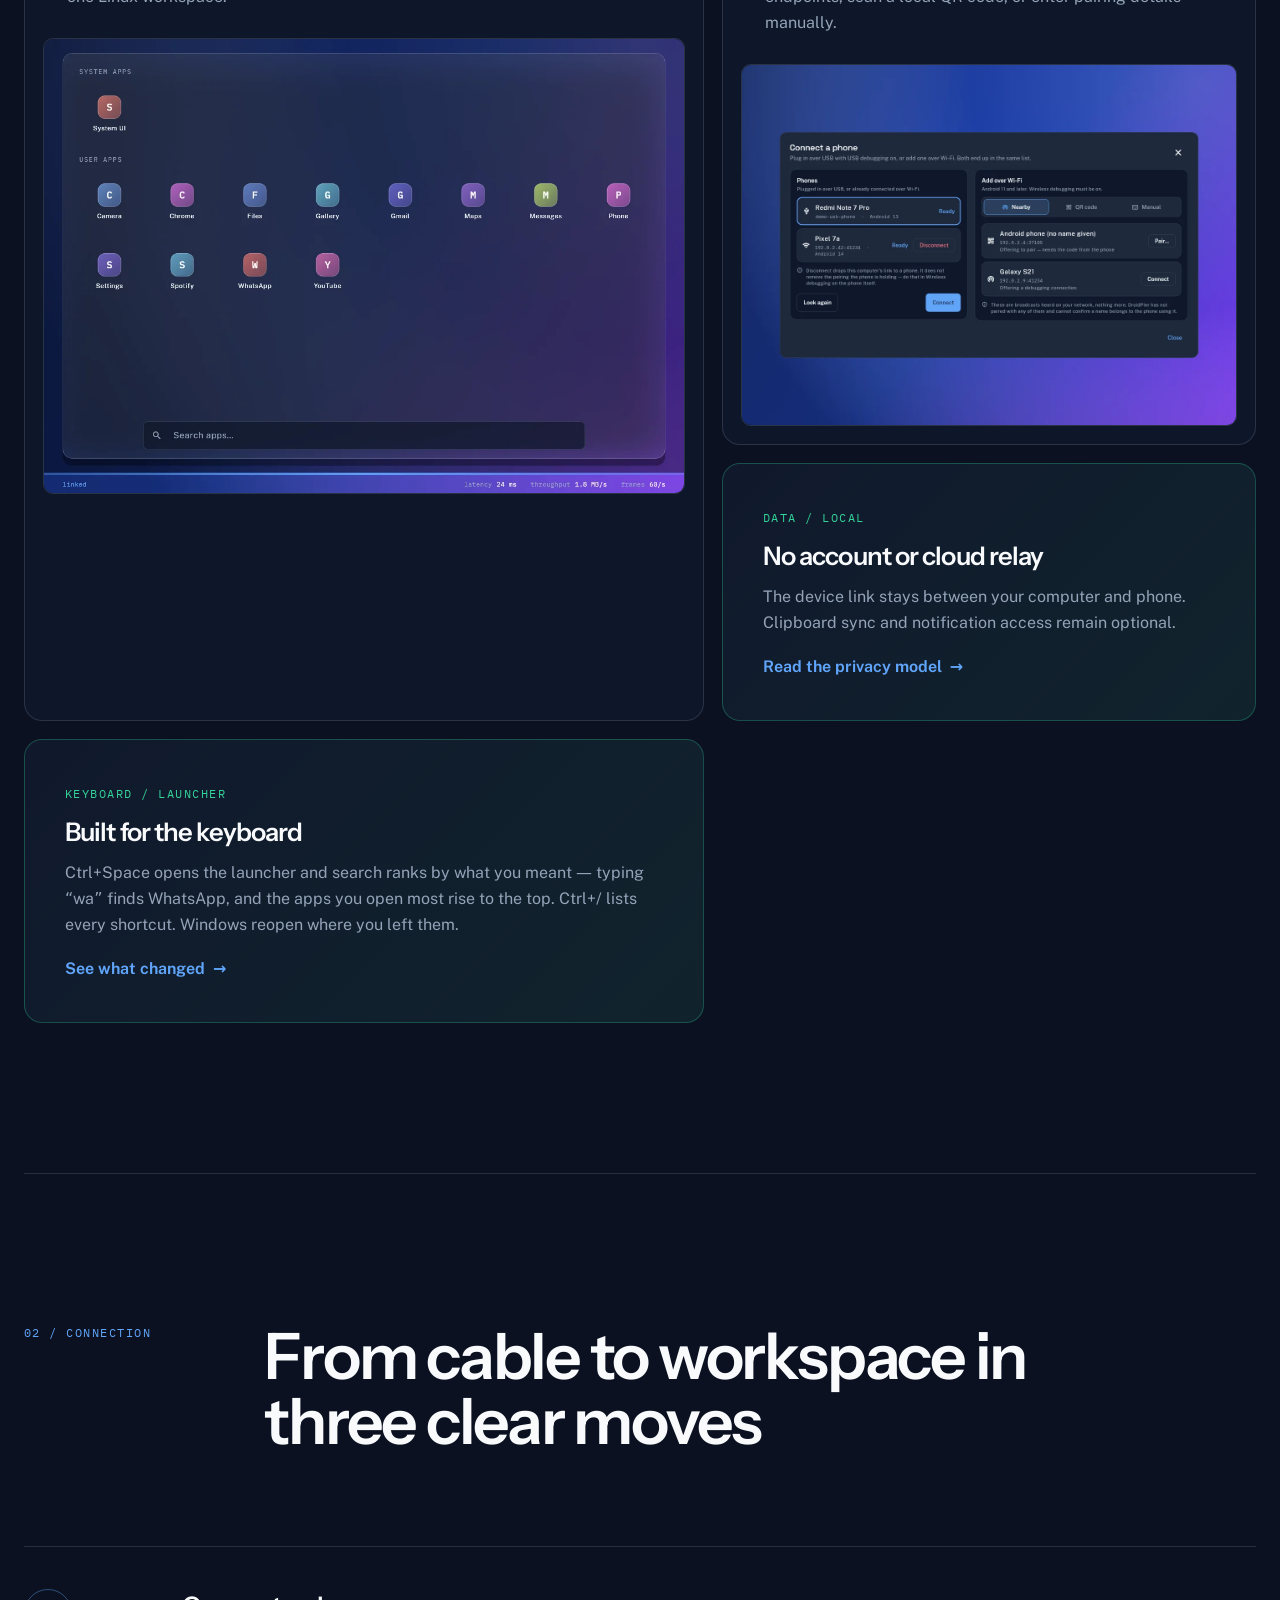
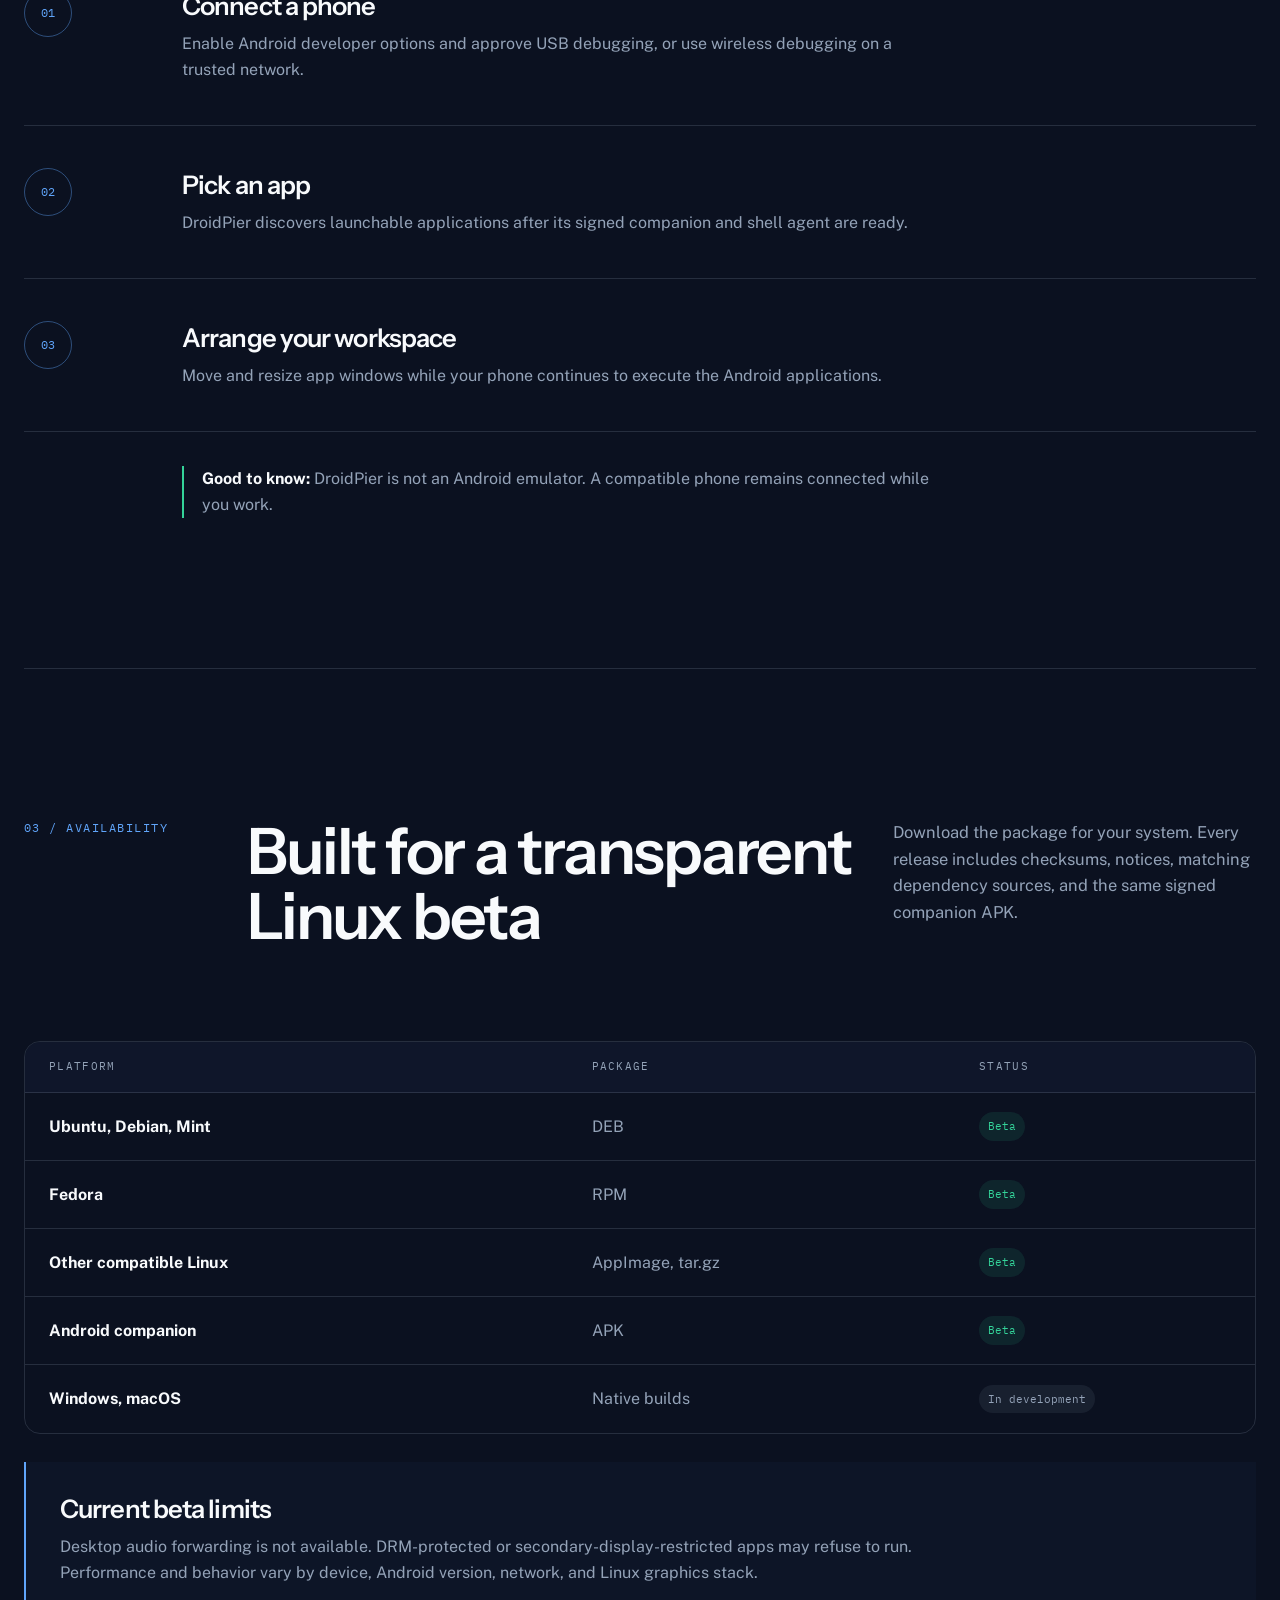
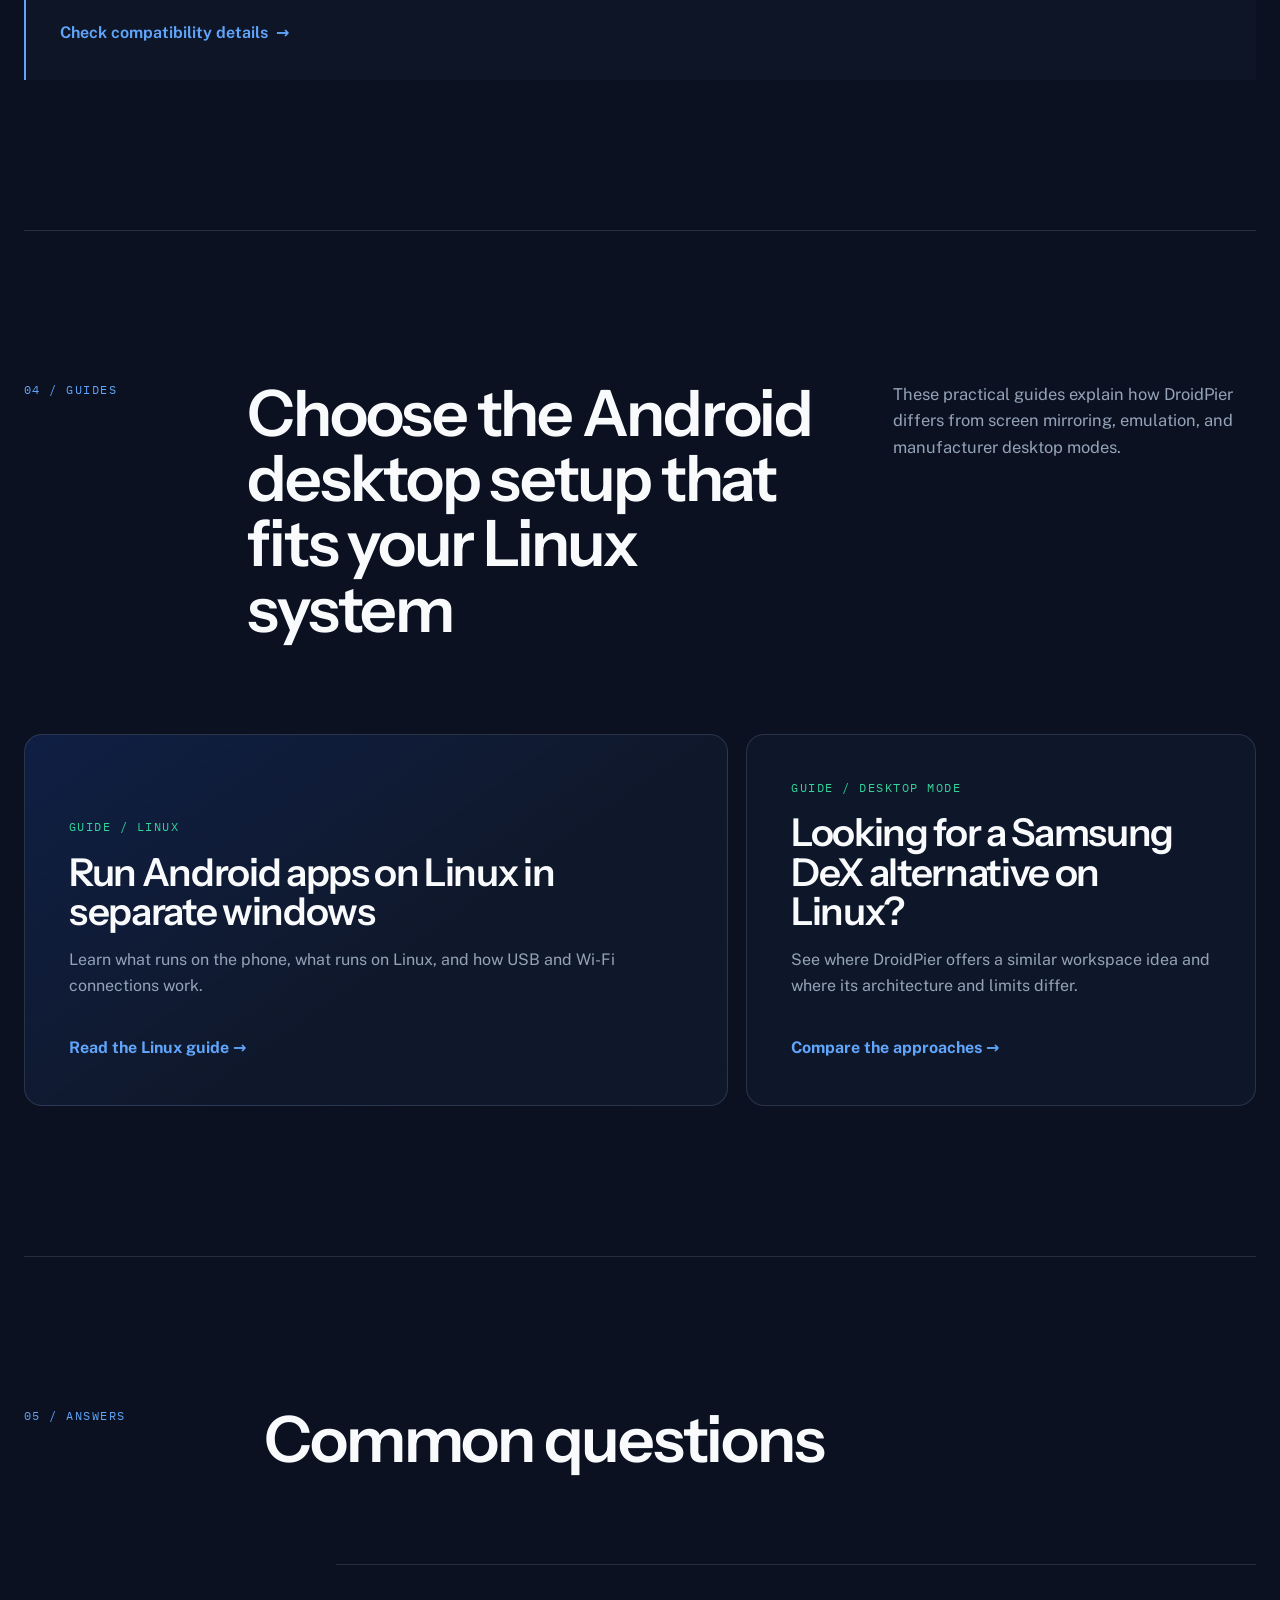
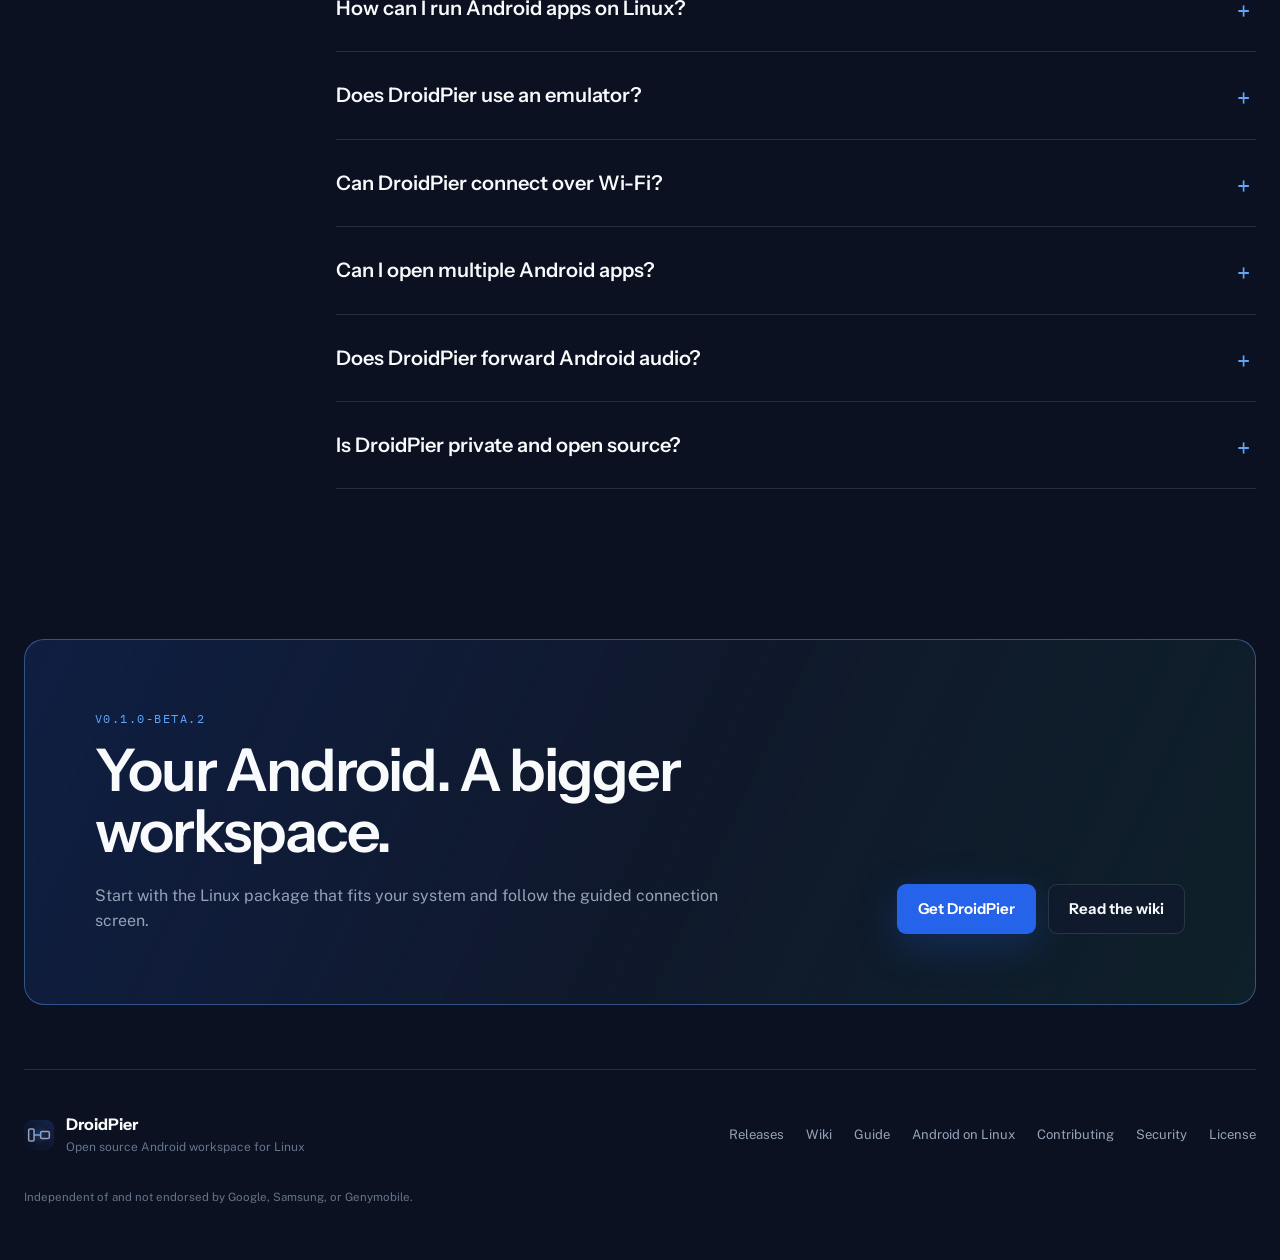
==== commit 73269a69: "docs(site): describe the keyboard and launcher work on the landing page A text card beside the priva" ====
--- a/site/index.html
+++ b/site/index.html
@@ -125,6 +125,12 @@
           <p>The device link stays between your computer and phone. Clipboard sync and notification access remain optional.</p>
           <a class="text-link" href="https://github.com/gysosin/droidpier/blob/main/docs/PRIVACY.md">Read the privacy model <span aria-hidden="true">→</span></a>
         </article>
+        <article class="feature feature-privacy" data-reveal>
+          <span class="telemetry">KEYBOARD / LAUNCHER</span>
+          <h3>Built for the keyboard</h3>
+          <p>Ctrl+Space opens the launcher and search ranks by what you meant &mdash; typing &ldquo;wa&rdquo; finds WhatsApp, and the apps you open most rise to the top. Ctrl+/ lists every shortcut. Windows reopen where you left them.</p>
+          <a class="text-link" href="https://github.com/gysosin/droidpier/blob/main/CHANGELOG.md">See what changed <span aria-hidden="true">&rarr;</span></a>
+        </article>
       </div>
     </section>
 
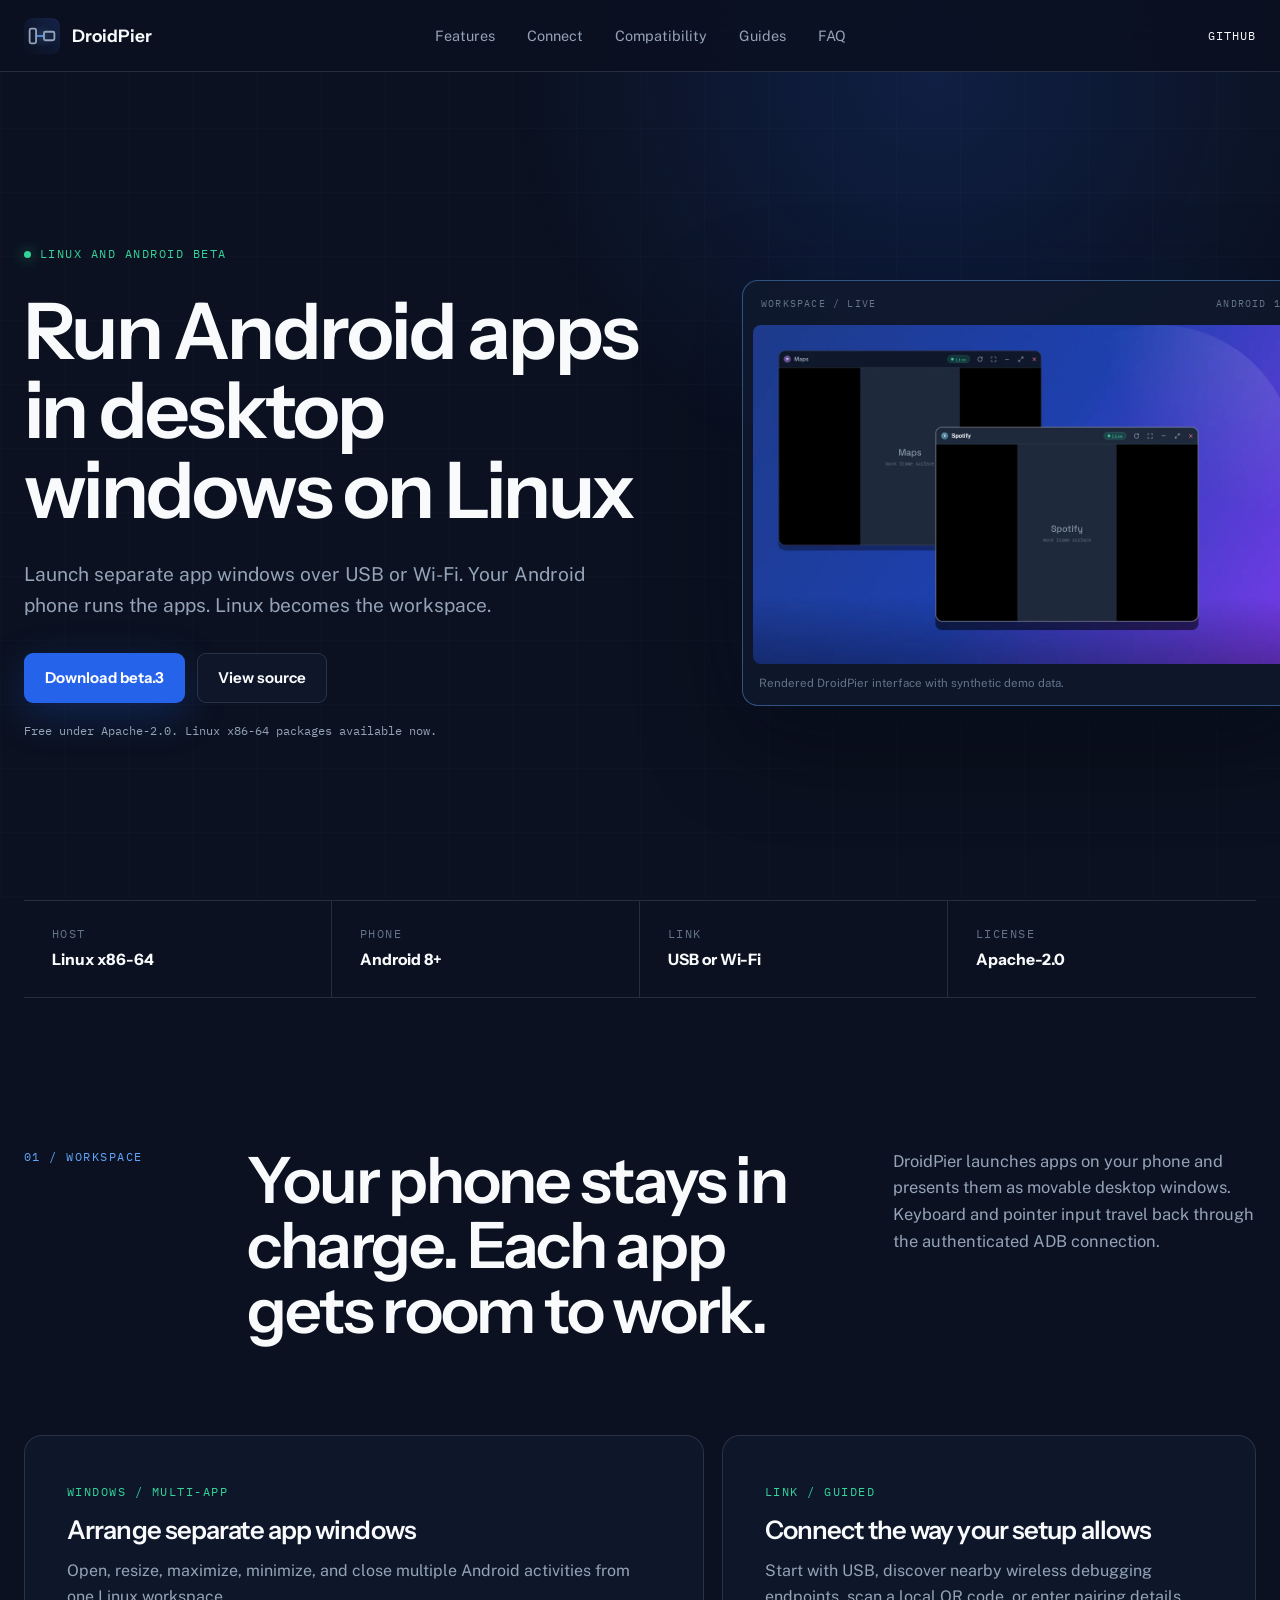
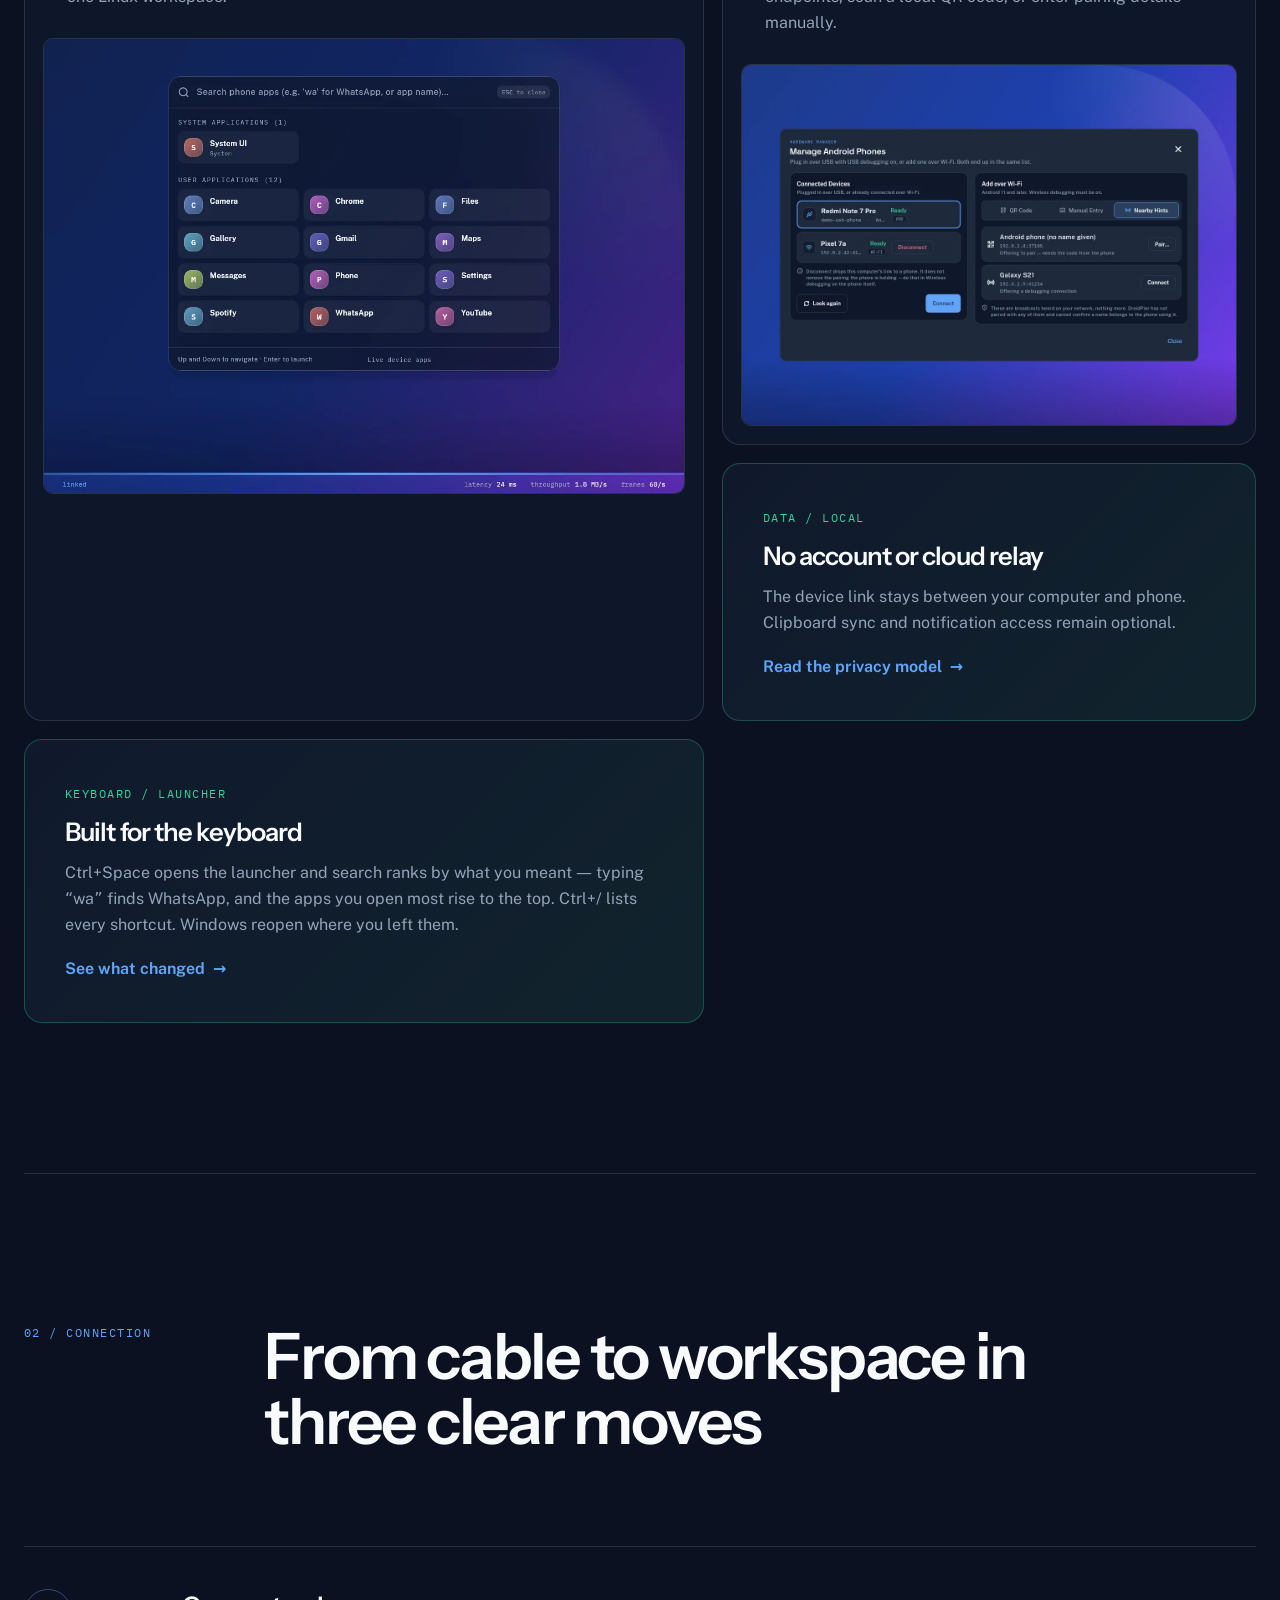
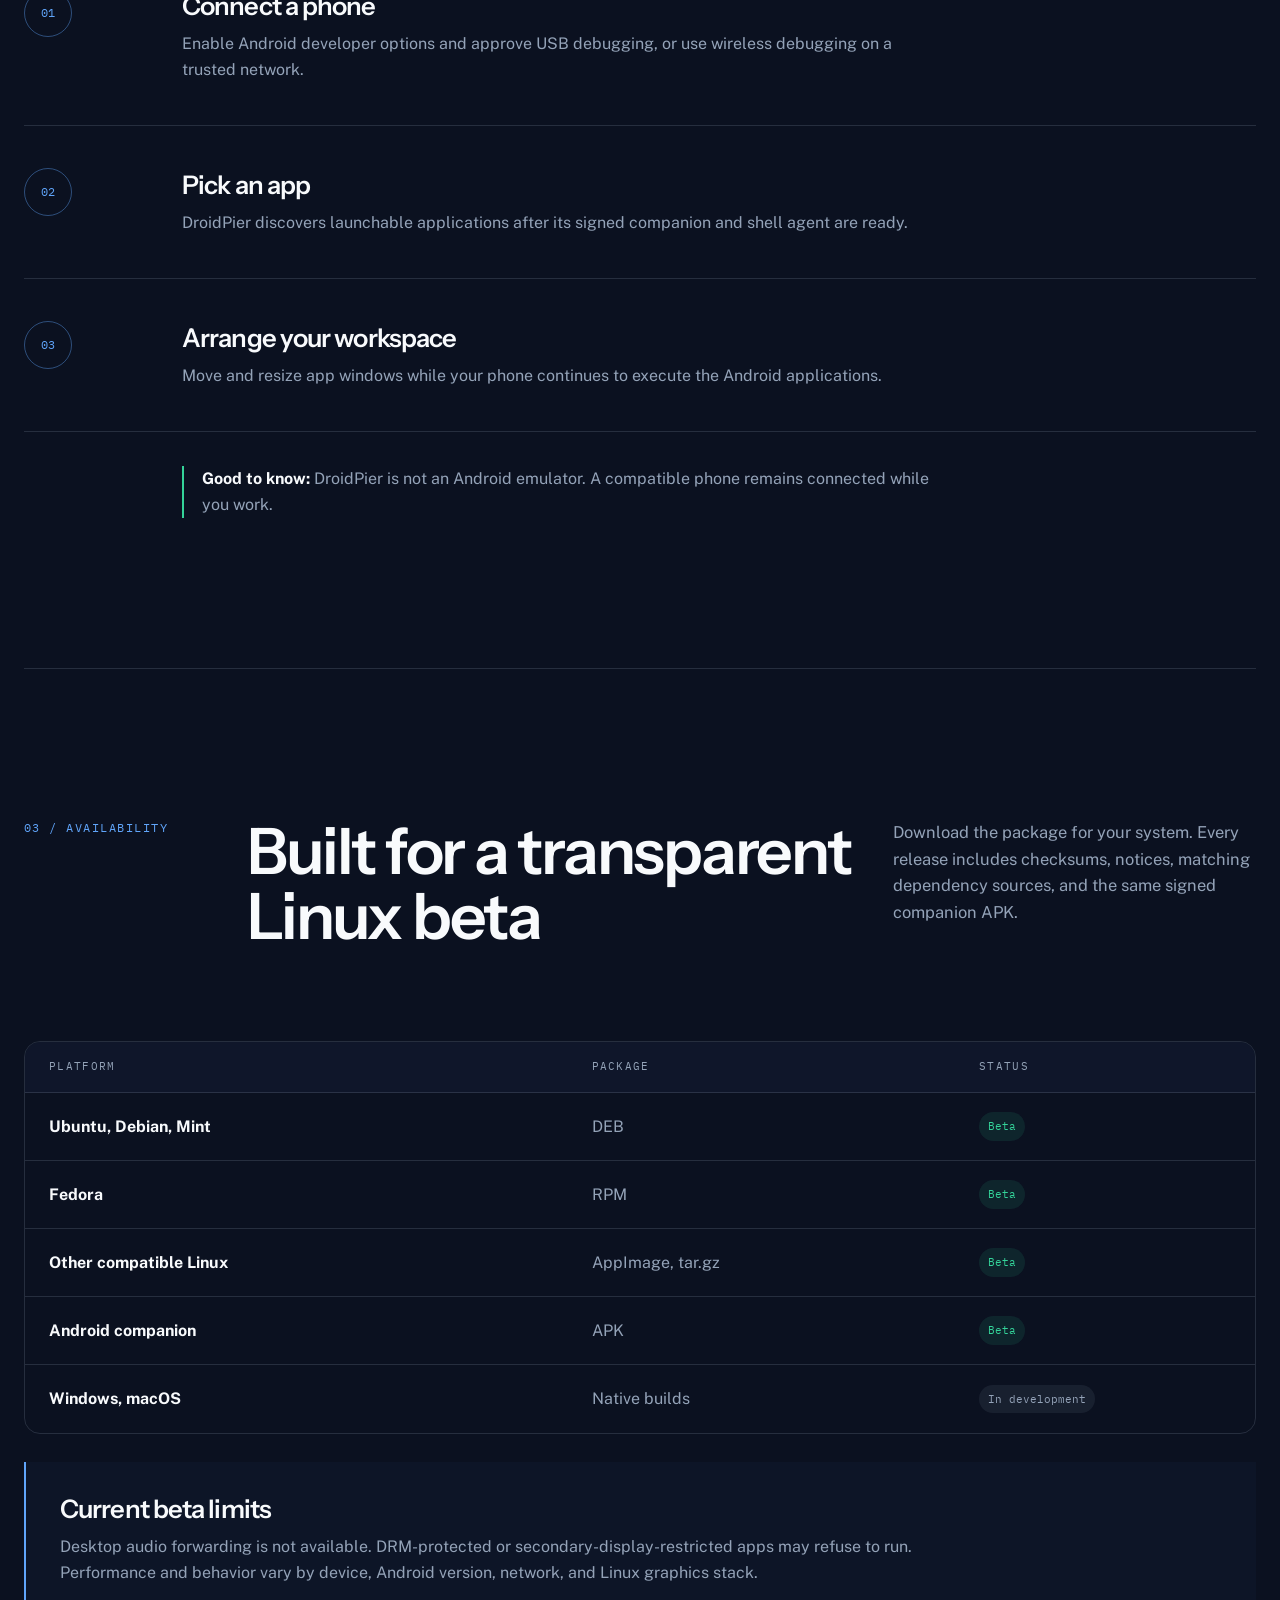
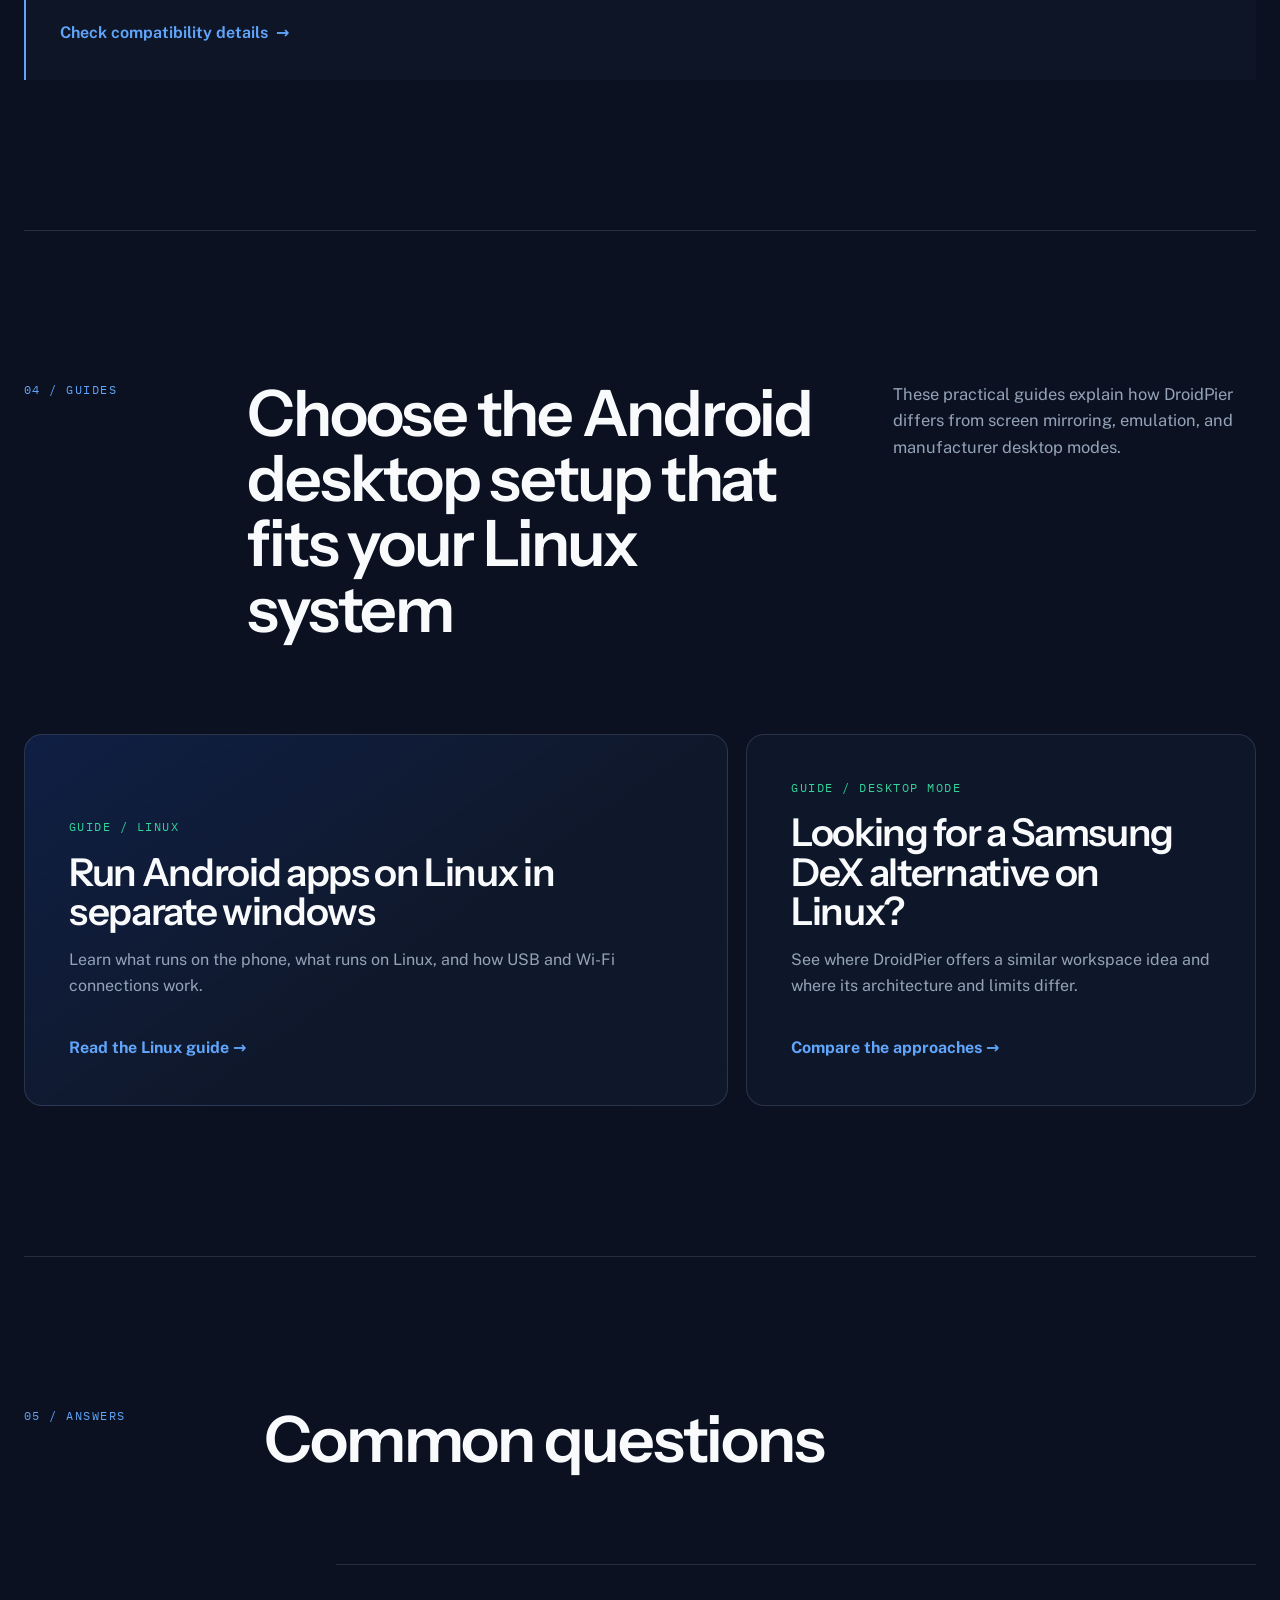
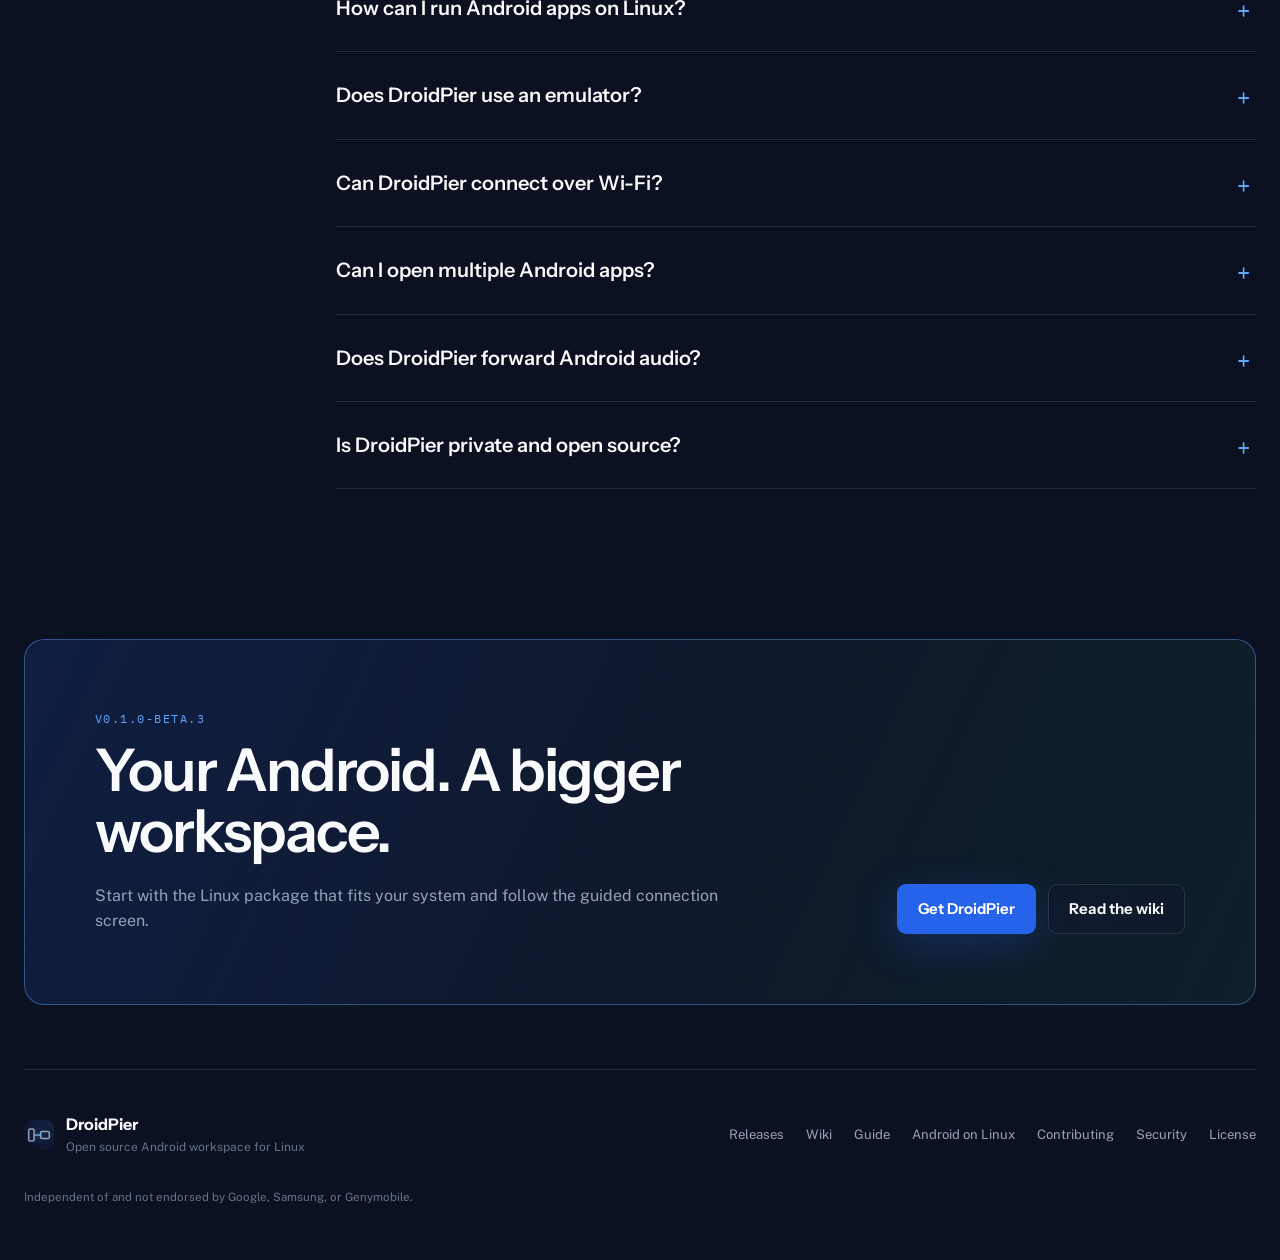
==== commit 0e47cdfc: "docs(site): point the download buttons at beta.3 The site's three pages carry the version in seven p" ====
--- a/site/index.html
+++ b/site/index.html
@@ -35,11 +35,11 @@
     "description": "An open-source Linux workspace for running Android apps in separate desktop windows over USB or Wi-Fi.",
     "url": "https://gysosin.github.io/droidpier/",
     "codeRepository": "https://github.com/gysosin/droidpier",
-    "downloadUrl": "https://github.com/gysosin/droidpier/releases/tag/v0.1.0-beta.2",
+    "downloadUrl": "https://github.com/gysosin/droidpier/releases/tag/v0.1.0-beta.3",
     "image": "https://gysosin.github.io/droidpier/assets/social-preview.jpg",
     "applicationCategory": "UtilitiesApplication",
     "operatingSystem": "Linux, Android",
-    "softwareVersion": "0.1.0-beta.2",
+    "softwareVersion": "0.1.0-beta.3",
     "license": "https://www.apache.org/licenses/LICENSE-2.0",
     "isAccessibleForFree": true,
     "offers": {
@@ -74,7 +74,7 @@
         <h1>Run Android apps in desktop windows on Linux</h1>
         <p class="hero-summary">Launch separate app windows over USB or Wi-Fi. Your Android phone runs the apps. Linux becomes the workspace.</p>
         <div class="actions">
-          <a class="button button-primary" href="https://github.com/gysosin/droidpier/releases/tag/v0.1.0-beta.2">Download beta.2</a>
+          <a class="button button-primary" href="https://github.com/gysosin/droidpier/releases/tag/v0.1.0-beta.3">Download beta.3</a>
           <a class="button button-secondary" href="https://github.com/gysosin/droidpier">View source</a>
         </div>
         <p class="release-note">Free under Apache-2.0. Linux x86-64 packages available now.</p>
@@ -246,12 +246,12 @@
 
     <section class="download" data-reveal>
       <div>
-        <p class="section-index">v0.1.0-beta.2</p>
+        <p class="section-index">v0.1.0-beta.3</p>
         <h2>Your Android. A bigger workspace.</h2>
         <p>Start with the Linux package that fits your system and follow the guided connection screen.</p>
       </div>
       <div class="actions">
-        <a class="button button-primary" href="https://github.com/gysosin/droidpier/releases/tag/v0.1.0-beta.2">Get DroidPier</a>
+        <a class="button button-primary" href="https://github.com/gysosin/droidpier/releases/tag/v0.1.0-beta.3">Get DroidPier</a>
         <a class="button button-secondary" href="https://github.com/gysosin/droidpier/wiki">Read the wiki</a>
       </div>
     </section>
